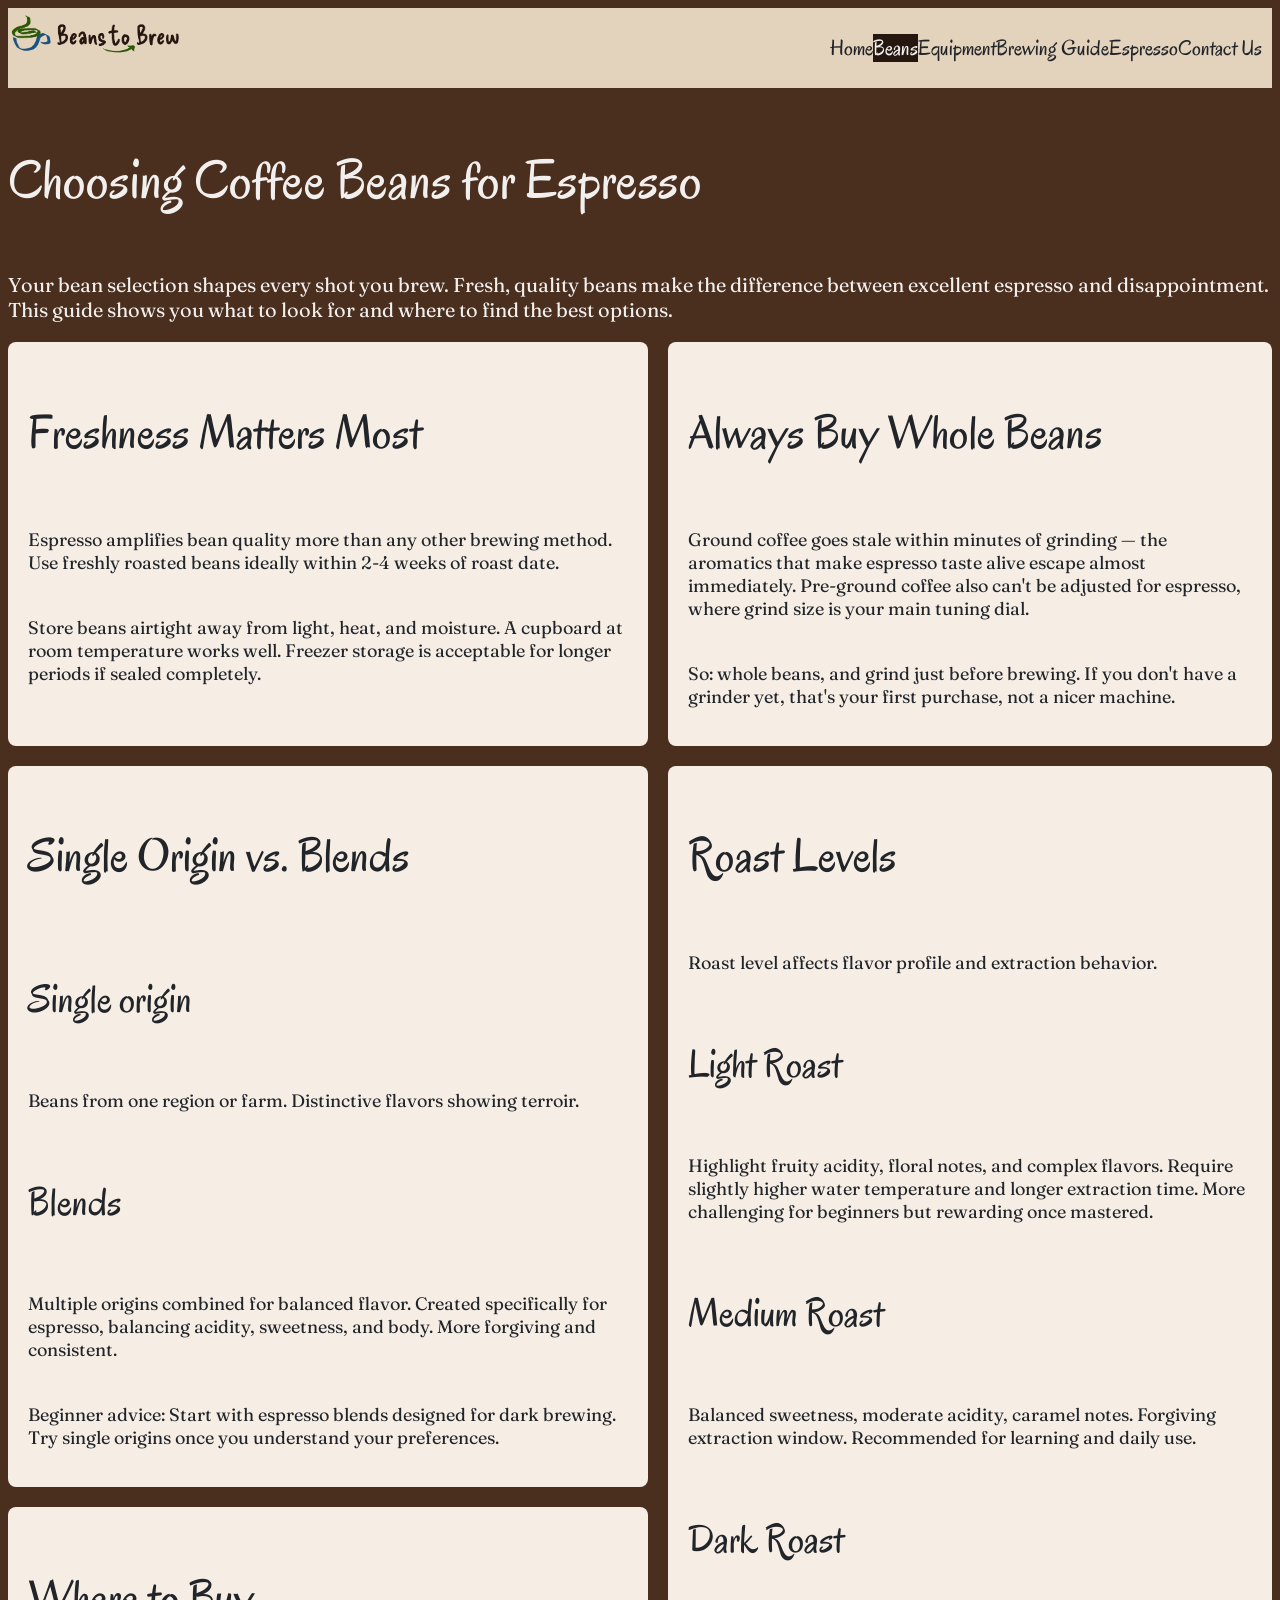
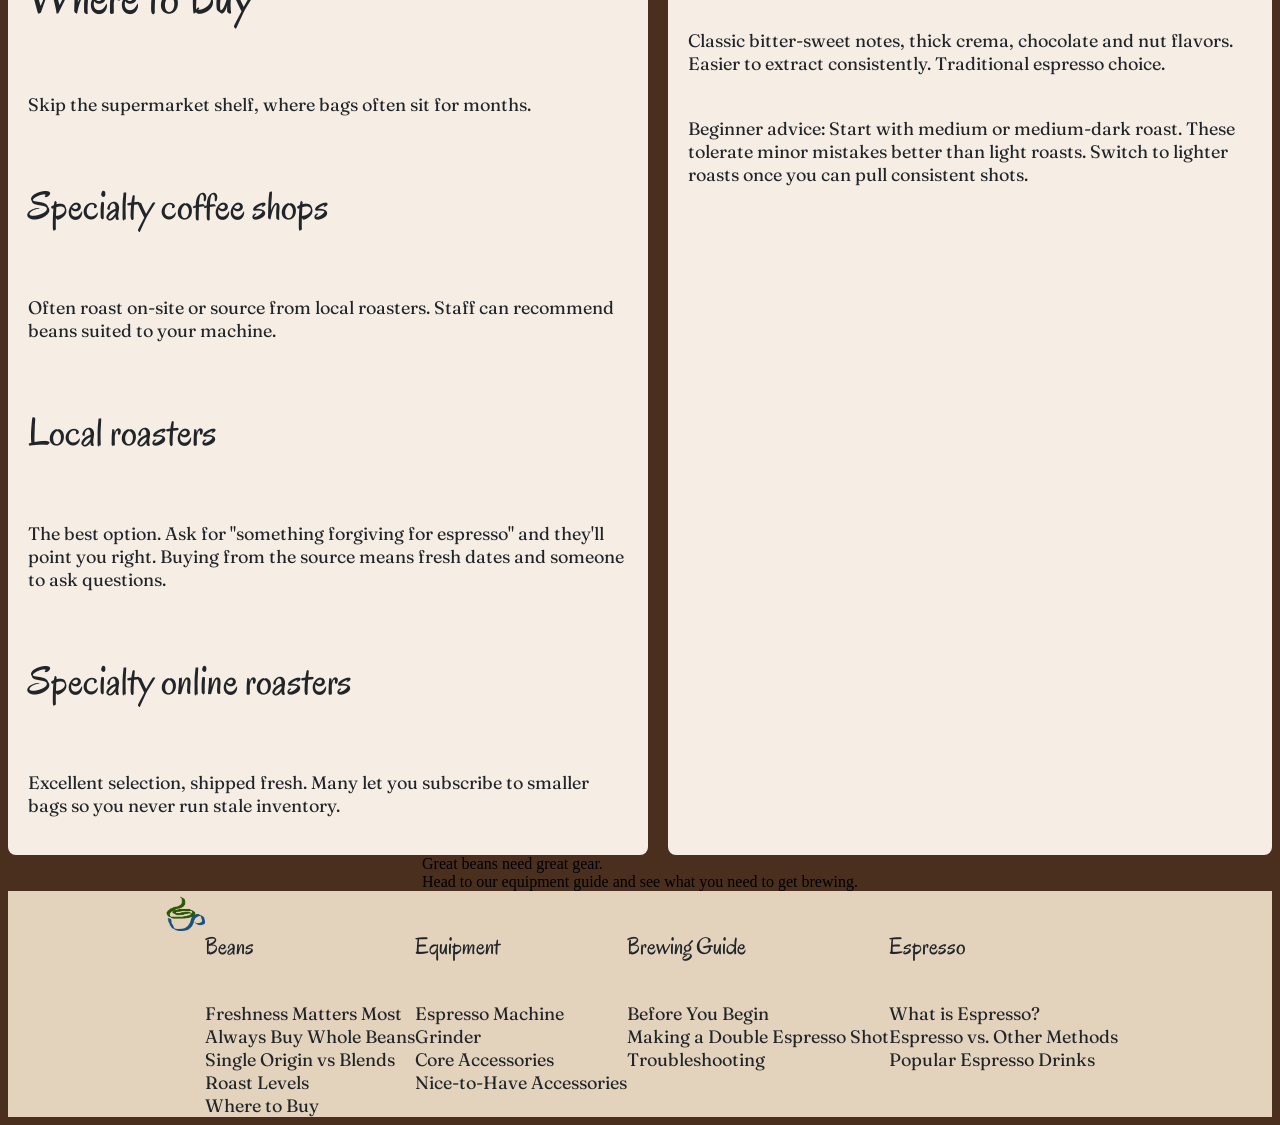
==== beans.html @ 3e30279b "Changes made to header navigation (uses now flexbox). And articles on Beans page now responsive." ====
<!DOCTYPE html>
<html lang="en">

<head>
    <meta charset="UTF-8">
    <meta name="viewport" content="width=device-width, initial-scale=1.0">
    <title>Coffee Beans</title>
    <link rel="icon" type="image/x-icon" href="/img/beans to brew - favicon.png">
    <link rel="stylesheet" type="text/css" href="css/style.css" />
</head>

<body>
    <header>
        <a class="logo" href="index.html"><img src="img/beans to brew - logo.png" height="50"
                alt="Beans to Brew Logo"></a>

        <input type="checkbox" id="menu-toggle">
        <label for="menu-toggle", class="hamburger">&#9776; Menu</label>

        <nav class="site-nav">
            <ul>
                <li><a href="index.html">Home</a></li>
                <li><a href="beans.html", class="active">Beans</a></li>
                <li><a href="equipment.html">Equipment</a></li>
                <li><a href="guides.html">Brewing Guide</a></li>
                <li><a href="espresso.html">Espresso</a></li>
                <li><a href="contact.html">Contact Us</a></li>
            </ul>
        </nav>
    </header>

    <main>
        <section class="introduction">
            <article class="introduction-text">
                <h1>Choosing Coffee Beans for Espresso</h3>
                    <p>Your bean selection shapes every shot you brew. Fresh, quality beans make the difference between
                        excellent espresso and disappointment. This guide shows you what to look for and where to find
                        the best options.
                    </p>
            </article>
        </section>
        <section id="beans-articles">
            <article id="freshness-matters-most">
                <h2>Freshness Matters Most</h2>
                <p>Espresso amplifies bean quality more than any other brewing method. Use freshly roasted beans
                    ideally within 2-4 weeks of roast date.</p>
                <p>Store beans airtight away from light, heat, and moisture. A cupboard at room temperature
                    works well. Freezer storage is acceptable for longer periods if sealed completely.</p>
            </article>
            <article id="always-buy-whole-beans">
                <h2>Always Buy Whole Beans</h2>
                <p>Ground coffee goes stale within minutes of grinding — the aromatics that make espresso taste
                    alive escape almost immediately. Pre-ground coffee also can't be adjusted for espresso, where
                    grind size is your main tuning dial.</p>
                <p>So: whole beans, and grind just before brewing. If you
                    don't have a grinder yet, that's your first purchase, not a nicer machine.</p>
            </article>
            <article id="single-origin-vs-blends">
                <h2>Single Origin vs. Blends</h2>
                <h3>Single origin</h3>
                <p>Beans from one region or farm. Distinctive flavors showing terroir.</p>
                <h3>Blends</h3>
                <p>Multiple origins combined for balanced flavor. Created specifically for espresso, balancing
                    acidity, sweetness, and body. More forgiving and consistent.</p>
                <p class="advice">Beginner advice: Start with espresso blends designed for dark brewing. Try single
                    origins once you understand your preferences.</p>
            </article>
            <article id="where-to-buy">
                <h2>Where to Buy</h2>
                <p>Skip the supermarket shelf, where bags often sit for months.</p>
                <h3>Specialty coffee shops</h3>
                <p>Often roast on-site or source from local roasters. Staff can recommend beans suited to your
                    machine.</p>
                <h3>Local roasters</h3>
                <p>The best option. Ask for "something forgiving for espresso" and they'll point you right. Buying
                    from the source means fresh dates and someone to ask questions.</p>
                <h3>Specialty online roasters</h3>
                <p>Excellent selection, shipped fresh. Many let you subscribe to smaller bags so you never run stale
                    inventory.</p>
            </article>
            <article id="roast-levels">
                <h2>Roast Levels</h2>
                <p>Roast level affects flavor profile and extraction behavior.</p>
                <h3>Light Roast</h3>
                <p>Highlight fruity acidity, floral notes, and complex flavors. Require slightly higher water
                    temperature and longer extraction time. More challenging for beginners but rewarding once
                    mastered.</p>
                <h3>Medium Roast</h3>
                <p>Balanced sweetness, moderate acidity, caramel notes. Forgiving extraction window. Recommended for
                    learning and daily use.</p>
                <h3>Dark Roast</h3>
                <p>Classic bitter-sweet notes, thick crema, chocolate and nut flavors. Easier to extract
                    consistently. Traditional espresso choice.</p>
                <p class="advice">Beginner advice: Start with medium or medium-dark roast. These tolerate minor
                    mistakes better than light roasts. Switch to lighter roasts once you can pull consistent shots.
                </p>
            </article>
        </section>
        <section>
            Great beans need great gear.<br>
            Head to our equipment guide and see what you need to get brewing.
        </section>

        <footer>
            <section class="footer-container">
                <a class="footer-logo" href="index.html"><img src="img/beans to brew - logo - sq.png" height="40"
                        alt="Beans to Brew Logo"></a>
                <article class="footer-container-list">
                    <h5>Beans</h5>
                    <ul>
                        <li>Freshness Matters Most</li>
                        <li>Always Buy Whole Beans</li>
                        <li>Single Origin vs Blends</li>
                        <li>Roast Levels</li>
                        <li>Where to Buy</li>
                    </ul>
                </article>
                <article class="footer-container-list">
                    <h5>Equipment</h5>
                    <ul>
                        <li>Espresso Machine</li>
                        <li>Grinder</li>
                        <li>Core Accessories</li>
                        <li>Nice-to-Have Accessories</li>
                    </ul>
                </article>
                <article class="footer-container-list">
                    <h5>Brewing Guide</h5>
                    <ul>
                        <li>Before You Begin</li>
                        <li>Making a Double Espresso Shot</li>
                        <li>Troubleshooting</li>
                    </ul>
                </article>
                <article class="footer-container-list">
                    <h5>Espresso</h5>
                    <ul>
                        <li>What is Espresso?</li>
                        <li>Espresso vs. Other Methods</li>
                        <li>Popular Espresso Drinks</li>
                    </ul>
                </article>
        </footer>

    </main>



</body>

</html>
---- css/style.css ----
@import url('https://fonts.googleapis.com/css2?family=Delicious+Handrawn&family=Oregano:ital@0;1&display=swap');
@import url('https://fonts.googleapis.com/css2?family=Fraunces:ital,opsz,wght@0,9..144,100..900;1,9..144,100..900&display=swap');

:root {
  /* Primary Colors */
  --primary-color: #F6EDE5;
  --primary-color-light: #FCF9F3;
  --primary-color-dark: #E3D2BC;
  /* Primary Colors */
  --secondary-color: #4A2E1E;
  --secondary-color-light: #A5978F;
  --secondary-color-dark: #25170F;
  /* Accent Colors */
  --accent-color-1: #2A5803;
  --accent-color-2: #7D3626;
  --accent-color-3: #18527E;
  /* Neutral Colors */
  --neutral-light: #F2F0EF;
  --neutral-dark: #212529;
  --neutral-grey: #CCCCCC;
  /* Nav Colors */
  --nav-btn-color-hover: #C6B49C;
  --nav-btn-color-active: #3B1912
}

/* || SITEWIDE */

html {
  width: auto;
  margin-left: 16px;
  margin-right: 16px;
}

@media (min-width: 768px) {
  html {
    margin-left: 32px;
    margin-right: 32px;
  }
}

@media (min-width: 1024px) {
  html {
    width: 100%;
    max-width: 1440px;
    margin-left: auto;
    margin-right: auto;
  }
}

main {
  display: flex;
  flex-direction: column;
  align-items: center;
  justify-content: center;
}

img {
  border-radius: 8px;
}

body {
  background-color: var(--secondary-color);
}


/* || Typography */
p,
li {
  color: var(--neutral-dark);
  font-family: "Fraunces", serif;
  font-optical-sizing: auto;
  font-weight: 400;
  font-style: normal;
  font-size: 18px;
}

h1 {
  font-family: "Oregano", cursive;
  font-weight: 400;
  font-style: normal;
  font-size: 56px;
  color: var(--neutral-dark);
}

h2 {
  font-family: "Oregano", cursive;
  font-weight: 400;
  font-style: normal;
  font-size: 48px;
  color: var(--neutral-dark);
}

h3 {
  font-family: "Oregano", cursive;
  font-weight: 400;
  font-style: normal;
  font-size: 40px;
  color: var(--neutral-dark);
}

h4 {
  font-family: "Oregano", cursive;
  font-weight: 400;
  font-style: normal;
  font-size: 32px;
  color: var(--neutral-dark);
}

h5 {
  font-family: "Oregano", cursive;
  font-weight: 400;
  font-style: normal;
  font-size: 24px;
  color: var(--neutral-dark);
}

h6 {
  font-family: "Oregano", cursive;
  font-weight: 400;
  font-style: normal;
  font-size: 20px;
  color: var(--neutral-dark);
}

.introduction p {
  color: var(--neutral-light);
  font-family: "Fraunces", serif;
  font-optical-sizing: auto;
  font-weight: 400;
  font-style: normal;
  font-size: 20px;
}

.introduction h1 {
  color: var(--neutral-light);
}


/* || HEADER */

header {
  background-color: var(--primary-color-dark);
  position: sticky;
  display: flex;
  justify-content: space-between;
  top: 0;
  width: 100%;
}


.hamburger {
  cursor: pointer;
  text-align: center;
  padding: 14px 16px;
  text-decoration: none;
  color: var(--neutral-dark);
  font-family: "Oregano", cursive;
  font-size: 1.4em;
}


nav {
  display: none;
}

#menu-toggle {
  display: none;
}

.site-nav {
  display: none;
  flex-direction: column;
  background: var(--primary-color-dark);
  position: absolute;
  top: 100%;
  left: 0;
  width: 100%;
}

.site-nav ul {
  list-style-type: none;
  padding: 10px;
  overflow: hidden;
}

.site-nav a {
  text-decoration: none;
  color: var(--neutral-dark);
  font-family: "Oregano", cursive;
  font-size: 1.2em;
}

#menu-toggle:checked~nav {
  display: flex;
}

.site-nav a:hover {
  background-color: var(--nav-btn-color-hover);
}

.site-nav a.active {
  background-color: var(--secondary-color-dark);
  color: var(--neutral-light);
}



@media (min-width: 1024px) {

  .hamburger {
    display: none;
  }

  .site-nav {
    display: flex;
    flex-direction: row;
    position: static;
    justify-items: space-between;
    width: auto;
    gap: 100px;
  }


}

/* || FOOTER */

footer {
  left: 0;
  bottom: 0;
  width: 100%;
  color: var(--neutral-dark);
}

footer .footer-container {
  background-color: var(--primary-color-dark);
  display: flex;
  justify-content: center;
  color: var(--neutral-dark);
}

footer ul {
  list-style-type: none;
  margin: 0;
  padding: 0;
  overflow: hidden;
  color: var(--neutral-dark);
}


/* || FRONTPAGE */

.homepage-introduction {
  display: flex;
  flex-direction: column;
  gap: 100px;
  padding-top: 50px;
}

@media (min-width: 1024px) {
  .homepage-introduction {
    flex-direction: row;
  }

  nav ul li {
    float: left;
  }

}

.homepage-cards {
  display: grid;
  grid-template-columns: 1fr;
  grid-auto-rows: 1fr;
  gap: 24px;
  padding: 60px;
}

.homepage-cards article {
  display: flex;
  flex-direction: column;
  justify-content: flex-start;
  padding: 24px;
  width: 210px;
  border-radius: 8px;
  padding: 20px;
  gap: 6px;
  background: var(--primary-color);
  box-shadow: var(--neutral-dark);
}

.homepage-cards article button {
  color: var(--neutral-light);
  background-color: var(--accent-color-2);
  border-radius: 8px;
  padding: 10px;
  width: 100%;
  font-family: "Fraunces", serif;
  font-optical-sizing: auto;
  font-weight: 400;
  font-style: normal;
  font-size: 16px;
}

.homepage-cards img {
  flex: 0 0 60px;
  max-width: 200px;
}

.homepage-cards p {
  flex: 1 1 auto;
  display: flex;
  flex-direction: column;
  justify-content: flex-start;
}

.homepage-cards h3 {
  margin-top: 20px;
  margin-bottom: 20px;
  flex: 0 0 auto;
}

.homepage-cards button {
  flex: 0 0 auto;
}


@media (min-width: 768px) {
  .homepage-cards {
    grid-template-columns: 1fr 1fr
  }
}

@media (min-width: 1024px) {
  .homepage-cards {
    grid-template-columns: 1fr 1fr 1fr 1fr
  }
}


.outro {
  display: flex;
  align-content: end;
}

/* || BEANS */

#beans-articles {
  display: grid;
  grid-template-columns: 1;
  grid-template-rows: repeat(5, auto);
  height: auto;
  width: auto;
  gap: 20px;
  grid-template-areas:
    "a"
    "b"
    "c"
    "e"
    "d";
}

@media (min-width: 768px) {
  #beans-articles {
    grid-template-columns: repeat(4, auto);
    grid-template-rows: repeat(5, auto);
    grid-template-areas:
      "a a b b"
      "a a b b"
      "c c e e"
      "c c e e"
      "d d e e";
  }
}

#freshness-matters-most {
  grid-area: a;
}

#always-buy-whole-beans {
  grid-area: b;
}

#single-origin-vs-blends {
  grid-area: c;
}

#where-to-buy {
  grid-area: d;
}

#roast-levels {
  grid-area: e;
}


#beans-articles article {
  display: flex;
  flex-direction: column;
  justify-content: flex-start;
  padding: 24px;
  width: auto;
  height: auto;
  border-radius: 8px;
  padding: 20px;
  gap: 6px;
  background: var(--primary-color);
  box-shadow: var(--neutral-dark);
}

/* || EQUIPMENT */

#core-accessories,
#nicetohave-accessories {
  display: grid;
  grid-template-columns: 1fr;
  grid-auto-rows: 1fr;
  gap: 24px;
  padding: 60px;
}

#accessories article {
  display: flex;
  flex-direction: column;
  justify-content: flex-start;
  padding: 24px;
  width: 210px;
  border-radius: 8px;
  padding: 20px;
  gap: 6px;
  background: var(--primary-color);
  box-shadow: var(--neutral-dark);
}

@media (min-width: 768px) {

  #core-accessories,
  #nicetohave-accessories {
    grid-template-columns: 1fr 1fr
  }
}

@media (min-width: 1024px) {

  #core-accessories,
  #nicetohave-accessories {
    grid-template-columns: 1fr 1fr 1fr 1fr
  }
}

/* || ESPRESSO */

.espresso-grid {
  display: grid;
  grid-template-columns: 1fr;
  grid-auto-rows: 1fr;
  gap: 10px;
}

@media (min-width: 576px) {
  .espresso-grid {
    grid-template-columns: 1fr 1fr;
  }
}

@media (min-width: 768px) {
  .espresso-grid {
    grid-template-columns: 1fr 1fr 1fr;
  }
}

@media (min-width: 960px) {
  .espresso-grid {
    grid-template-columns: 1fr 1fr 1fr 1fr;
  }
}

.espresso-grid article {
  background-color: #E4E8D8;
  padding: 10px;
}

label,
input,
textarea {
  display: block;
}

input,
textarea {
  margin-bottom: 20px;
}

form {
  max-width: 400px;
  margin: 0 auto;
  background-color: #E4E8D8;
  border-radius: 10px;
}

#name {
  width: 200px;
}

#email {
  width: 200px;
}

#message {
  width: 200px;
}
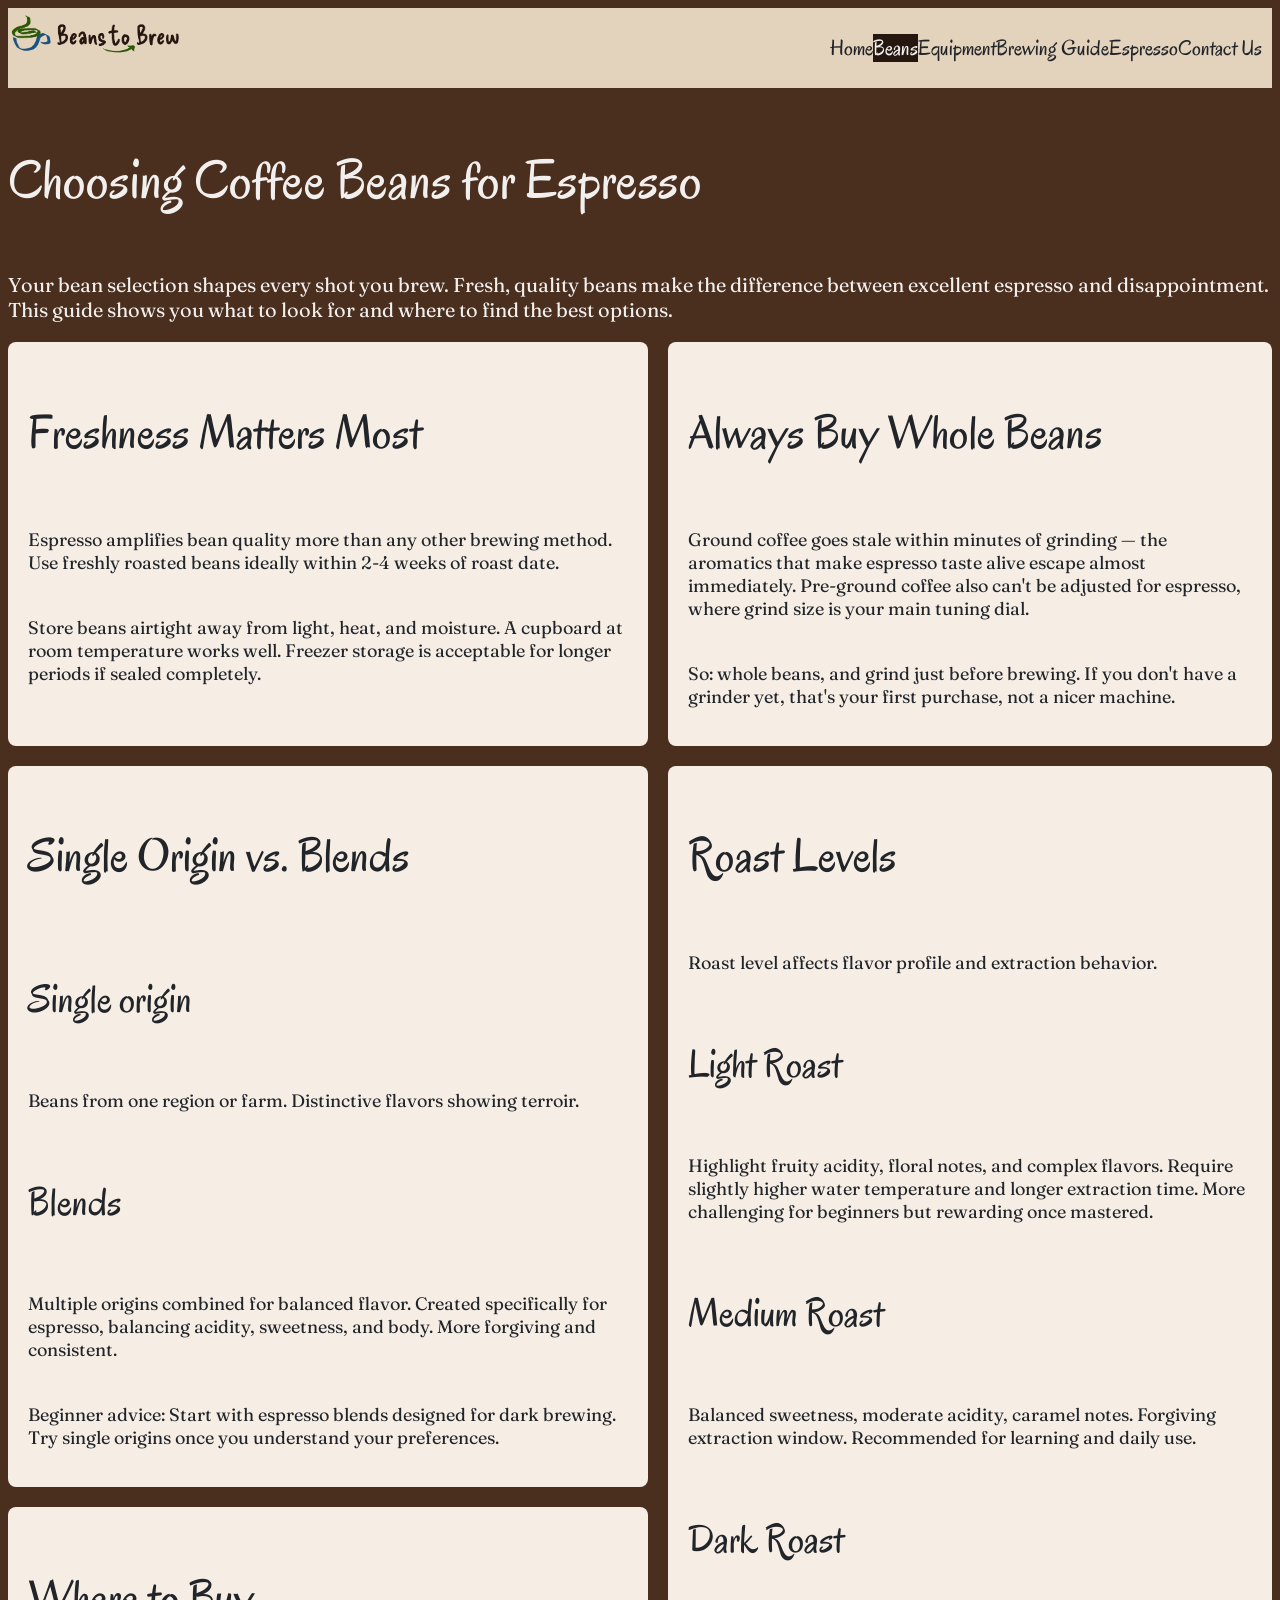
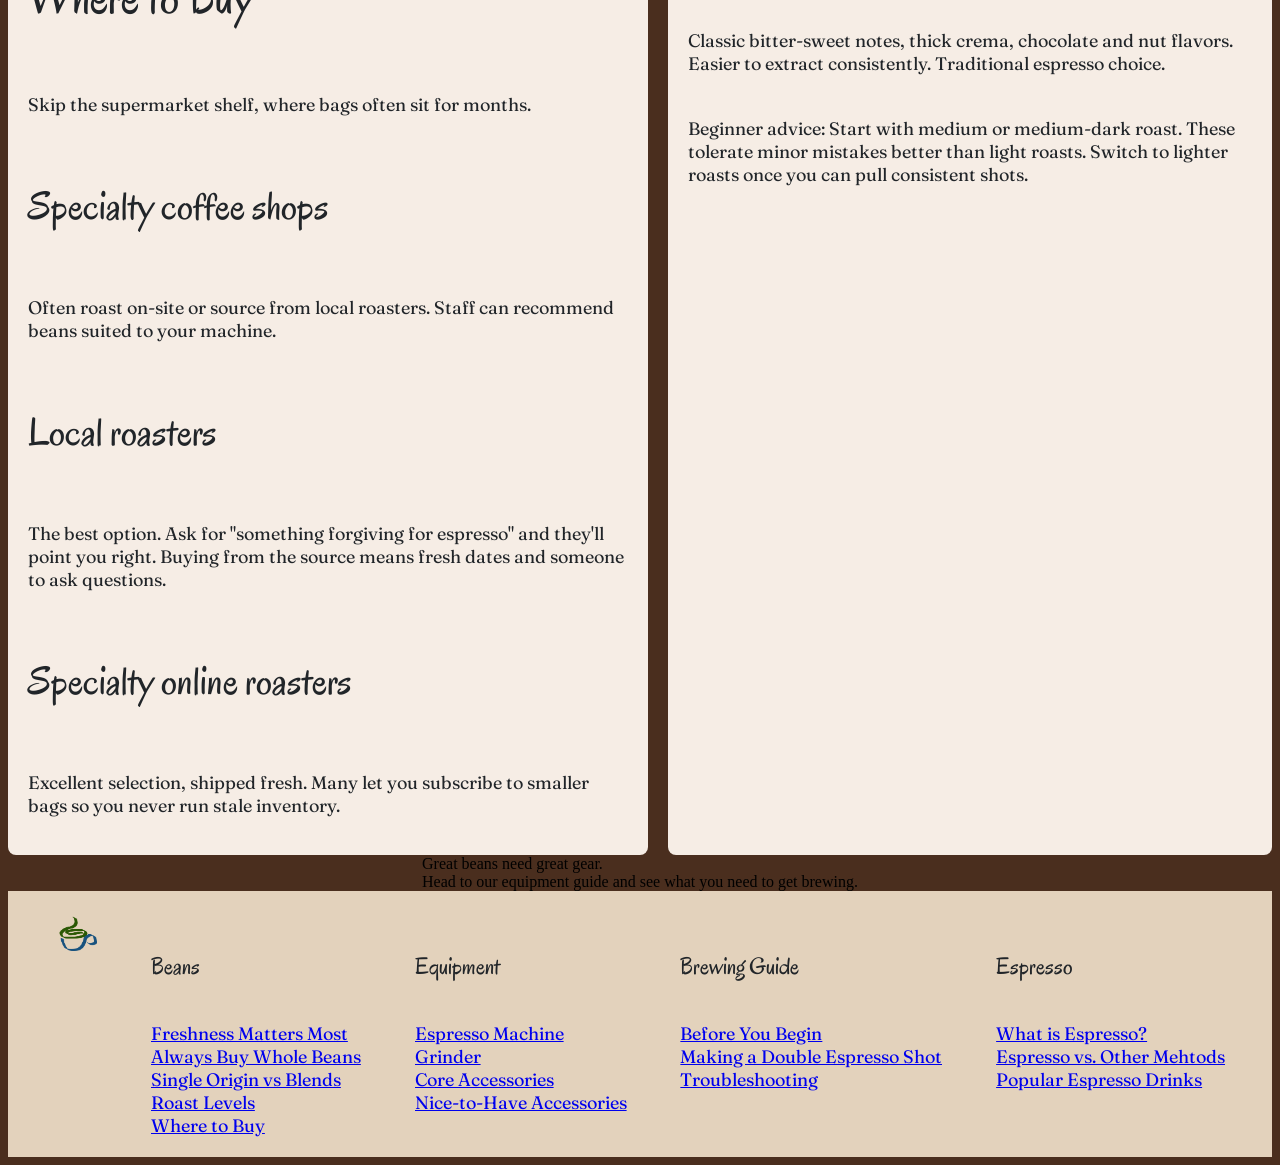
==== commit f887d2de: "Links added to footer." ====
--- a/beans.html
+++ b/beans.html
@@ -15,12 +15,12 @@
                 alt="Beans to Brew Logo"></a>
 
         <input type="checkbox" id="menu-toggle">
-        <label for="menu-toggle", class="hamburger">&#9776; Menu</label>
+        <label for="menu-toggle" , class="hamburger">&#9776; Menu</label>
 
         <nav class="site-nav">
             <ul>
                 <li><a href="index.html">Home</a></li>
-                <li><a href="beans.html", class="active">Beans</a></li>
+                <li><a href="beans.html" , class="active">Beans</a></li>
                 <li><a href="equipment.html">Equipment</a></li>
                 <li><a href="guides.html">Brewing Guide</a></li>
                 <li><a href="espresso.html">Espresso</a></li>
@@ -32,11 +32,11 @@
     <main>
         <section class="introduction">
             <article class="introduction-text">
-                <h1>Choosing Coffee Beans for Espresso</h3>
-                    <p>Your bean selection shapes every shot you brew. Fresh, quality beans make the difference between
-                        excellent espresso and disappointment. This guide shows you what to look for and where to find
-                        the best options.
-                    </p>
+                <h1>Choosing Coffee Beans for Espresso</h1>
+                <p>Your bean selection shapes every shot you brew. Fresh, quality beans make the difference between
+                    excellent espresso and disappointment. This guide shows you what to look for and where to find
+                    the best options.
+                </p>
             </article>
         </section>
         <section id="beans-articles">
@@ -101,50 +101,48 @@
             Head to our equipment guide and see what you need to get brewing.
         </section>
 
-        <footer>
-            <section class="footer-container">
-                <a class="footer-logo" href="index.html"><img src="img/beans to brew - logo - sq.png" height="40"
-                        alt="Beans to Brew Logo"></a>
-                <article class="footer-container-list">
-                    <h5>Beans</h5>
-                    <ul>
-                        <li>Freshness Matters Most</li>
-                        <li>Always Buy Whole Beans</li>
-                        <li>Single Origin vs Blends</li>
-                        <li>Roast Levels</li>
-                        <li>Where to Buy</li>
-                    </ul>
-                </article>
-                <article class="footer-container-list">
-                    <h5>Equipment</h5>
-                    <ul>
-                        <li>Espresso Machine</li>
-                        <li>Grinder</li>
-                        <li>Core Accessories</li>
-                        <li>Nice-to-Have Accessories</li>
-                    </ul>
-                </article>
-                <article class="footer-container-list">
-                    <h5>Brewing Guide</h5>
-                    <ul>
-                        <li>Before You Begin</li>
-                        <li>Making a Double Espresso Shot</li>
-                        <li>Troubleshooting</li>
-                    </ul>
-                </article>
-                <article class="footer-container-list">
-                    <h5>Espresso</h5>
-                    <ul>
-                        <li>What is Espresso?</li>
-                        <li>Espresso vs. Other Methods</li>
-                        <li>Popular Espresso Drinks</li>
-                    </ul>
-                </article>
-        </footer>
-
     </main>
 
-
+    <footer>
+        <section class="footer-container">
+            <a class="footer-logo" href="index.html"><img src="img/beans to brew - logo - sq.png" height="40"
+                    alt="Beans to Brew Logo"></a>
+            <article class="footer-container-list">
+                <h5>Beans</h5>
+                <ul>
+                    <li><a href="beans.html#freshness-matters-most">Freshness Matters Most</a></li>
+                    <li><a href="beans.html#always-buy-whole-beans">Always Buy Whole Beans</a></li>
+                    <li><a href="beans.html#single-origin-vs-blends">Single Origin vs Blends</a></li>
+                    <li><a href="beans.html#roast-levels">Roast Levels</a></li>
+                    <li><a href="beans.html#where-to-buy">Where to Buy</a></li>
+                </ul>
+            </article>
+            <article class="footer-container-list">
+                <h5>Equipment</h5>
+                <ul>
+                    <li><a href="equipment.html#espresso-machine">Espresso Machine</a></li>
+                    <li><a href="equipment.html#grinder">Grinder</a></li>
+                    <li><a href="equipment.html#core-accessories">Core Accessories</a></li>
+                    <li><a href="equipment.html#nicetohave-accessories">Nice-to-Have Accessories</a></li>
+                </ul>
+            </article>
+            <article class="footer-container-list">
+                <h5>Brewing Guide</h5>
+                <ul>
+                    <li><a href="guides.html#preparation">Before You Begin</a></li>
+                    <li><a href="guides.html#brewing-guide">Making a Double Espresso Shot</a></li>
+                    <li><a href="guides.html#troubleshooting">Troubleshooting</a></li>
+                </ul>
+            </article>
+            <article class="footer-container-list">
+                <h5>Espresso</h5>
+                <ul>
+                    <li><a href="espresso.html#what-is-espresso">What is Espresso?</a></li>
+                    <li><a href="espresso.html#vs-other-methods">Espresso vs. Other Mehtods</a></li>
+                    <li><a href="espresso.html#espresso-drinks">Popular Espresso Drinks</a></li>
+                </ul>
+            </article>
+    </footer>
 
 </body>
 
--- a/css/style.css
+++ b/css/style.css
@@ -74,6 +74,10 @@
   font-size: 18px;
 }
 
+figcaption {
+  color: var(--neutral-grey);
+}
+
 h1 {
   font-family: "Oregano", cursive;
   font-weight: 400;
@@ -235,8 +239,17 @@
 footer .footer-container {
   background-color: var(--primary-color-dark);
   display: flex;
-  justify-content: center;
-  color: var(--neutral-dark);
+  flex-direction: column;
+  padding: 20px;
+  color: var(--neutral-dark);
+}
+
+@media (min-width: 768px) {
+
+  footer .footer-container {
+    flex-direction: row;
+    justify-content: space-around;
+  }
 }
 
 footer ul {
@@ -410,6 +423,82 @@
 
 /* || EQUIPMENT */
 
+#core-equipment {
+  display: grid;
+  grid-template-columns: 1;
+  grid-template-rows: 2;
+  height: auto;
+  width: auto;
+  gap: 20px;
+  grid-template-areas:
+    "a"
+    "b"
+}
+
+#espresso-machine {
+  grid-area: a;
+}
+
+#grinder {
+  grid-area: b;
+}
+
+#espresso-machine,
+#grinder {
+  display: grid;
+  grid-template-columns: 1;
+  grid-template-rows: 7;
+  height: auto;
+  width: auto;
+  border-radius: 8px;
+  padding: 20px;
+  background: var(--primary-color);
+  box-shadow: var(--neutral-dark);
+  grid-template-areas:
+    "a"
+    "b"
+    "b"
+    "b"
+    "b"
+    "c"
+    "c"
+    "d"
+}
+
+@media (min-width: 768px) {
+
+  #espresso-machine,
+  #grinder {
+    grid-template-columns: repeat(7, auto);
+    grid-template-rows: repeat(5, auto);
+    grid-template-areas:
+      "a a a a a a a"
+      "b b b b c c c"
+      "b b b b c c c"
+      "b b b b d d d"
+      "b b b b d d d"
+  }
+}
+
+#espresso-machine h2,
+#grinder h2 {
+  grid-area: a;
+}
+
+.equipment-info {
+  grid-area: b;
+}
+
+.image-and-advice image {
+  grid-area: c;
+}
+
+.image-and-advice .advice {
+  grid-area: d;
+}
+
+
+
 #core-accessories,
 #nicetohave-accessories {
   display: grid;
@@ -448,9 +537,126 @@
   }
 }
 
+/* || BREWING GUIDE */
+
+#preparation>*,
+#preparation ul>li {
+  color: var(--neutral-light);
+}
+
+#brewing-guide {
+  display: flex;
+  flex-direction: column;
+  background-color: var(--primary-color);
+  border-radius: 8px;
+  padding: 20px;
+}
+
+@media (min-width: 768px) {
+
+  #brewing-guide {
+    max-width: 750px;
+  }
+}
+
+#brewing-guide h2 {
+  color: var(--accent-color-3);
+}
+
+#brewing-guide-steps {
+  display: flex;
+  flex-direction: column;
+}
+
+#brewing-guide-step {
+  display: flex;
+  flex-direction: column;
+}
+
+.brewing-step-title {
+  color: var(--accent-color-1);
+}
+
+#troubleshooting {
+  background-color: var(--primary-color);
+  border-radius: 8px;
+  padding: 20px;
+  margin: 20px;
+}
+
+#troubleshooting h3 {
+  color: var(--accent-color-3);
+}
+
+#troubleshooting strong {
+  color: var(--accent-color-2);
+}
+
+
 /* || ESPRESSO */
 
-.espresso-grid {
+/* Introduction part */
+
+.intro-and-img {
+  display: grid;
+  grid-template-columns: 1fr;
+  gap: 20px;
+}
+
+.intro-and-img img {
+  width: 100%;
+  height: 100%;
+  object-fit: cover;
+}
+
+@media (min-width: 768px) {
+  .intro-and-img {
+    grid-template-columns: 1fr 1fr;
+  }
+}
+
+/* Comparison to other brewing methods */
+
+#vs-other-methods {
+  display: grid;
+  grid-template-columns: 1fr;
+  gap: 20px;
+}
+
+#vs-other-methods> :first-child {
+  order: 2;
+}
+
+#vs-other-methods img {
+  width: 100%;
+  height: 100%;
+  object-fit: cover;
+}
+
+#vs-other-methods article {
+  background-color: var(--primary-color);
+  padding: 20px;
+  border-radius: 8px;
+}
+
+@media (min-width: 768px) {
+  #vs-other-methods {
+    grid-template-columns: 1fr 1fr;
+  }
+
+  #vs-other-methods> :first-child {
+    order: 0;
+  }
+}
+
+/* Popular Espresso Drinks */
+
+#espresso-drinks-intro h2,
+#espresso-drinks-intro p {
+  color: var(--neutral-light);
+}
+
+#espresso-drinks-grid {
   display: grid;
   grid-template-columns: 1fr;
   grid-auto-rows: 1fr;
@@ -458,26 +664,27 @@
 }
 
 @media (min-width: 576px) {
-  .espresso-grid {
+  #espresso-drinks-grid {
     grid-template-columns: 1fr 1fr;
   }
 }
 
 @media (min-width: 768px) {
-  .espresso-grid {
+  #espresso-drinks-grid {
     grid-template-columns: 1fr 1fr 1fr;
   }
 }
 
 @media (min-width: 960px) {
-  .espresso-grid {
+  #espresso-drinks-grid {
     grid-template-columns: 1fr 1fr 1fr 1fr;
   }
 }
 
-.espresso-grid article {
-  background-color: #E4E8D8;
+#espresso-drinks-grid article {
+  background-color: var(--primary-color);
   padding: 10px;
+  border-radius: 8px;
 }
 
 label,
@@ -491,21 +698,68 @@
   margin-bottom: 20px;
 }
 
-form {
-  max-width: 400px;
-  margin: 0 auto;
-  background-color: #E4E8D8;
-  border-radius: 10px;
-}
-
-#name {
-  width: 200px;
-}
-
-#email {
-  width: 200px;
-}
-
-#message {
-  width: 200px;
+/* || CONTACT PAGE */
+#img-and-form {
+  display: grid;
+  grid-template-columns: 1fr;
+  gap: 20px;
+}
+
+#img-and-form img {
+  width: 100%;
+  height: 100%;
+  object-fit: cover;
+}
+
+#img-and-form> :first-child {
+  order: 2;
+}
+
+@media (min-width: 768px) {
+  #img-and-form {
+    grid-template-columns: 1fr 1fr;
+    margin-bottom: 20px;
+  }
+
+}
+
+/* Contact Form */
+#contact-form {
+  display: grid;
+  grid-template-columns: 1fr;
+  gap: 6px;
+  margin: 10px;
+  background-color: var(--primary-color);
+  border-radius: 8px;
+  padding: 20px;
+}
+
+#contact-form button {
+  grid-column: 1 / -1;
+  padding: 6px;
+}
+
+@media (min-width: 768px) {
+  #contact-form {
+    grid-template-columns: 1fr 1fr;
+  }
+
+  #contact-form h4 {
+    grid-column: 1 / -1;
+  }
+
+  #contact-form #form-title {
+    grid-column: 1 / -1;
+  }
+
+  #contact-form #form-message {
+    grid-column: 1 / -1;
+    margin-top: 20px;
+  }
+
+  #contact-form #form-button {
+    grid-column: 1 / -1;
+    padding: 6px;
+  }
+
 }
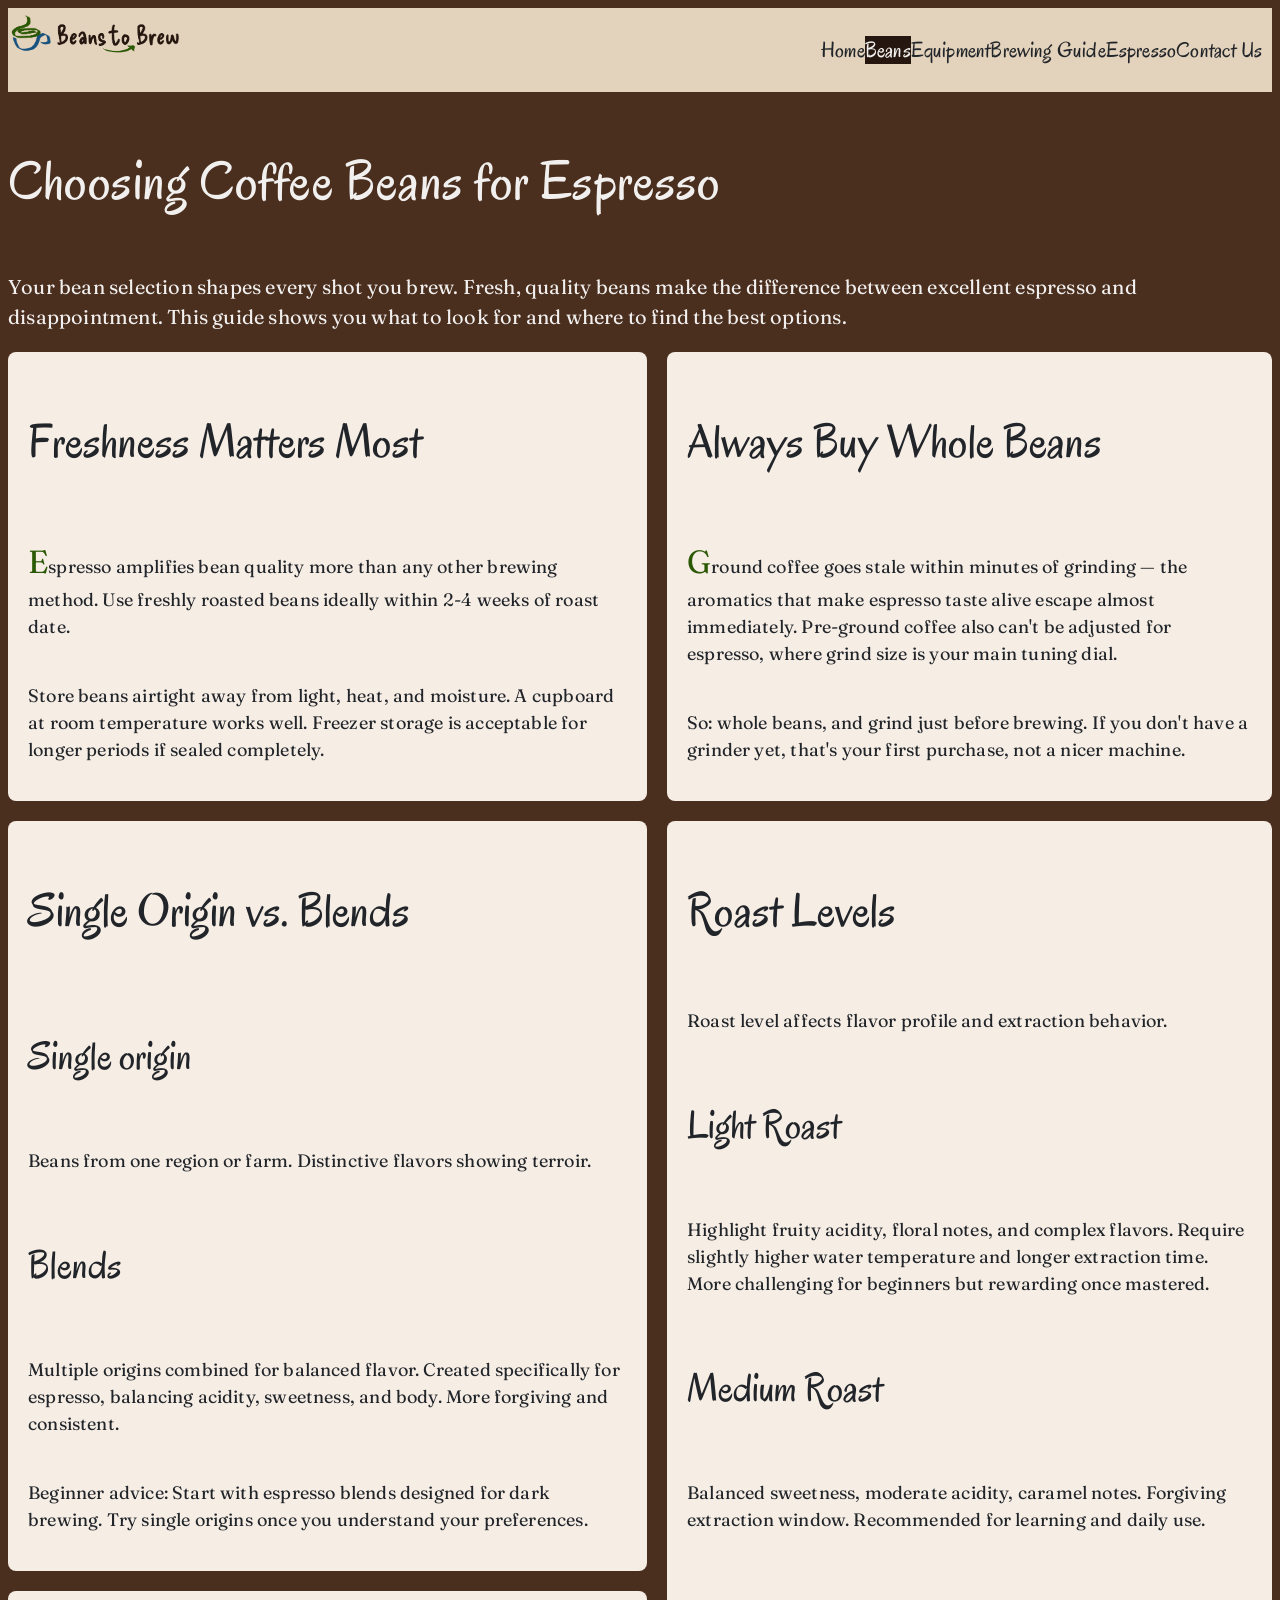
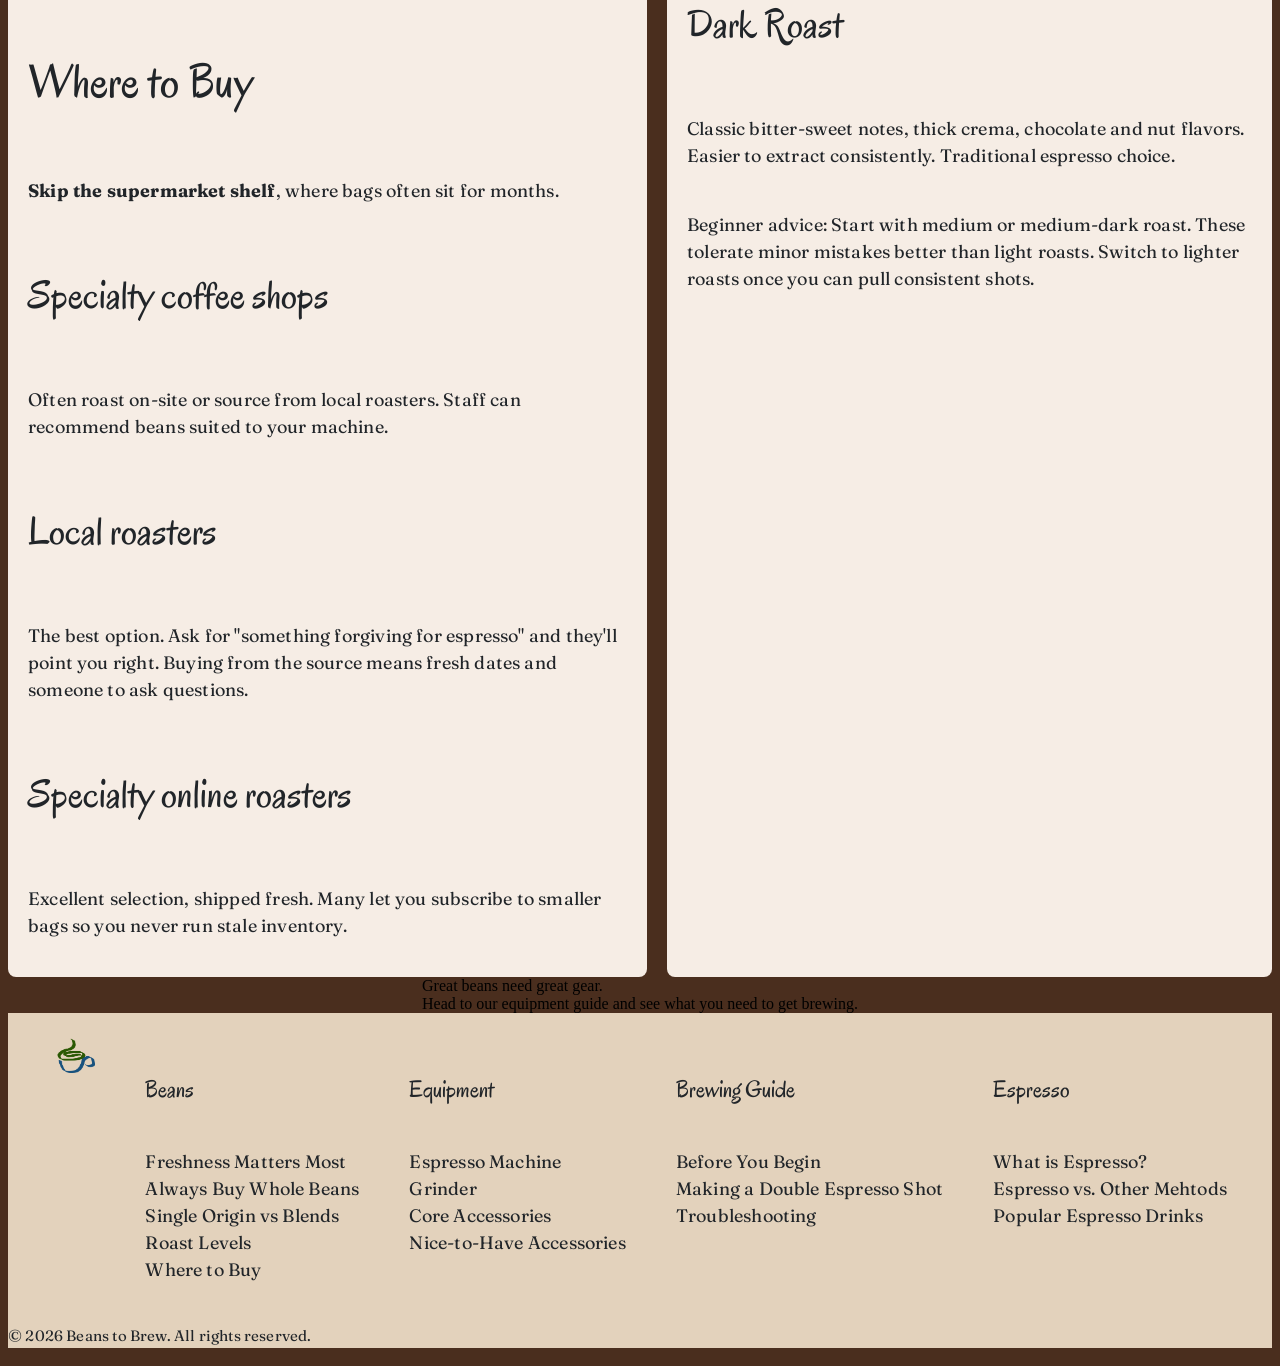
==== commit d78325f1: "A lot of different changes to all files." ====
--- a/beans.html
+++ b/beans.html
@@ -4,6 +4,7 @@
 <head>
     <meta charset="UTF-8">
     <meta name="viewport" content="width=device-width, initial-scale=1.0">
+    <meta name="author" content="Pall">
     <title>Coffee Beans</title>
     <link rel="icon" type="image/x-icon" href="/img/beans to brew - favicon.png">
     <link rel="stylesheet" type="text/css" href="css/style.css" />
@@ -11,16 +12,16 @@
 
 <body>
     <header>
-        <a class="logo" href="index.html"><img src="img/beans to brew - logo.png" height="50"
+        <a class="logo" href="index.html"><img src="img/beans-to-brew-logo.png" height="50"
                 alt="Beans to Brew Logo"></a>
 
         <input type="checkbox" id="menu-toggle">
-        <label for="menu-toggle" , class="hamburger">&#9776; Menu</label>
+        <label for="menu-toggle" class="hamburger">&#9776; Menu</label>
 
         <nav class="site-nav">
             <ul>
                 <li><a href="index.html">Home</a></li>
-                <li><a href="beans.html" , class="active">Beans</a></li>
+                <li><a href="beans.html" class="active">Beans</a></li>
                 <li><a href="equipment.html">Equipment</a></li>
                 <li><a href="guides.html">Brewing Guide</a></li>
                 <li><a href="espresso.html">Espresso</a></li>
@@ -67,7 +68,7 @@
             </article>
             <article id="where-to-buy">
                 <h2>Where to Buy</h2>
-                <p>Skip the supermarket shelf, where bags often sit for months.</p>
+                <p><strong>Skip the supermarket shelf</strong>, where bags often sit for months.</p>
                 <h3>Specialty coffee shops</h3>
                 <p>Often roast on-site or source from local roasters. Staff can recommend beans suited to your
                     machine.</p>
@@ -105,7 +106,7 @@
 
     <footer>
         <section class="footer-container">
-            <a class="footer-logo" href="index.html"><img src="img/beans to brew - logo - sq.png" height="40"
+            <a class="footer-logo" href="index.html"><img src="img/beans-to-brew-logo-sq.png" height="40"
                     alt="Beans to Brew Logo"></a>
             <article class="footer-container-list">
                 <h5>Beans</h5>
@@ -142,6 +143,8 @@
                     <li><a href="espresso.html#espresso-drinks">Popular Espresso Drinks</a></li>
                 </ul>
             </article>
+        </section>
+        <p><small>&copy; 2026 Beans to Brew. All rights reserved.</small></p>
     </footer>
 
 </body>
--- a/css/style.css
+++ b/css/style.css
@@ -62,6 +62,10 @@
   background-color: var(--secondary-color);
 }
 
+footer {
+  background-color: var(--primary-color-dark);
+}
+
 
 /* || Typography */
 p,
@@ -72,6 +76,10 @@
   font-weight: 400;
   font-style: normal;
   font-size: 18px;
+  line-height: 1.5;
+  letter-spacing: 0.01em;
+  word-spacing: normal;
+  text-indent: 0;
 }
 
 figcaption {
@@ -84,6 +92,10 @@
   font-style: normal;
   font-size: 56px;
   color: var(--neutral-dark);
+  line-height: 1.2;
+  letter-spacing: 0.01em;
+  word-spacing: normal;
+  text-indent: 0;
 }
 
 h2 {
@@ -92,6 +104,10 @@
   font-style: normal;
   font-size: 48px;
   color: var(--neutral-dark);
+  line-height: 1.3;
+  letter-spacing: normal;
+  word-spacing: normal;
+  text-indent: 0;
 }
 
 h3 {
@@ -100,6 +116,10 @@
   font-style: normal;
   font-size: 40px;
   color: var(--neutral-dark);
+  line-height: 1.35;
+  letter-spacing: normal;
+  word-spacing: normal;
+  text-indent: 0;
 }
 
 h4 {
@@ -108,6 +128,10 @@
   font-style: normal;
   font-size: 32px;
   color: var(--neutral-dark);
+  line-height: 1.4;
+  letter-spacing: normal;
+  word-spacing: normal;
+  text-indent: 0;
 }
 
 h5 {
@@ -116,6 +140,10 @@
   font-style: normal;
   font-size: 24px;
   color: var(--neutral-dark);
+  line-height: 1.45;
+  letter-spacing: normal;
+  word-spacing: normal;
+  text-indent: 0;
 }
 
 h6 {
@@ -139,6 +167,12 @@
   color: var(--neutral-light);
 }
 
+#freshness-matters-most p:first-of-type::first-letter,
+#always-buy-whole-beans p:first-of-type::first-letter {
+  font-size: 2rem;
+  color: var(--accent-color-1);
+}
+
 
 /* || HEADER */
 
@@ -244,6 +278,19 @@
   color: var(--neutral-dark);
 }
 
+footer a:link {
+  color: var(--neutral-dark);
+  text-decoration: none;
+}
+
+footer a:visited {
+  color: var(--accent-color-3);
+}
+
+footer a:hover {
+  background-color: var(--nav-btn-color-hover);
+}
+
 @media (min-width: 768px) {
 
   footer .footer-container {
@@ -295,6 +342,9 @@
   justify-content: flex-start;
   padding: 24px;
   width: 210px;
+  border-width: 0.0625em;
+  border-color: var(--secondary-color-dark);
+  border-style: solid;
   border-radius: 8px;
   padding: 20px;
   gap: 6px;
@@ -441,6 +491,11 @@
 
 #grinder {
   grid-area: b;
+}
+
+#espresso-machine em,
+#grinder em {
+  text-transform: uppercase;
 }
 
 #espresso-machine,
@@ -649,6 +704,20 @@
   }
 }
 
+#comparison-table {
+  background-color: var(--primary-color-dark);
+  margin-top: 1.2em;
+  margin-bottom: 1.2em;
+}
+
+#comparison-table tbody tr:nth-child(even){
+  background-color: #CFF;
+}
+
+#comparison-table tbody tr:nth-child(odd){
+  background-color: #FFF;
+}
+
 /* Popular Espresso Drinks */
 
 #espresso-drinks-intro h2,
@@ -725,13 +794,16 @@
 
 /* Contact Form */
 #contact-form {
+  margin: 10px;
+  background-color: var(--primary-color);
+  border-radius: 8px;
+  padding: 20px;
+}
+
+#contact-form fieldset {
   display: grid;
   grid-template-columns: 1fr;
   gap: 6px;
-  margin: 10px;
-  background-color: var(--primary-color);
-  border-radius: 8px;
-  padding: 20px;
 }
 
 #contact-form button {
@@ -740,7 +812,7 @@
 }
 
 @media (min-width: 768px) {
-  #contact-form {
+  #contact-form fieldset {
     grid-template-columns: 1fr 1fr;
   }
 
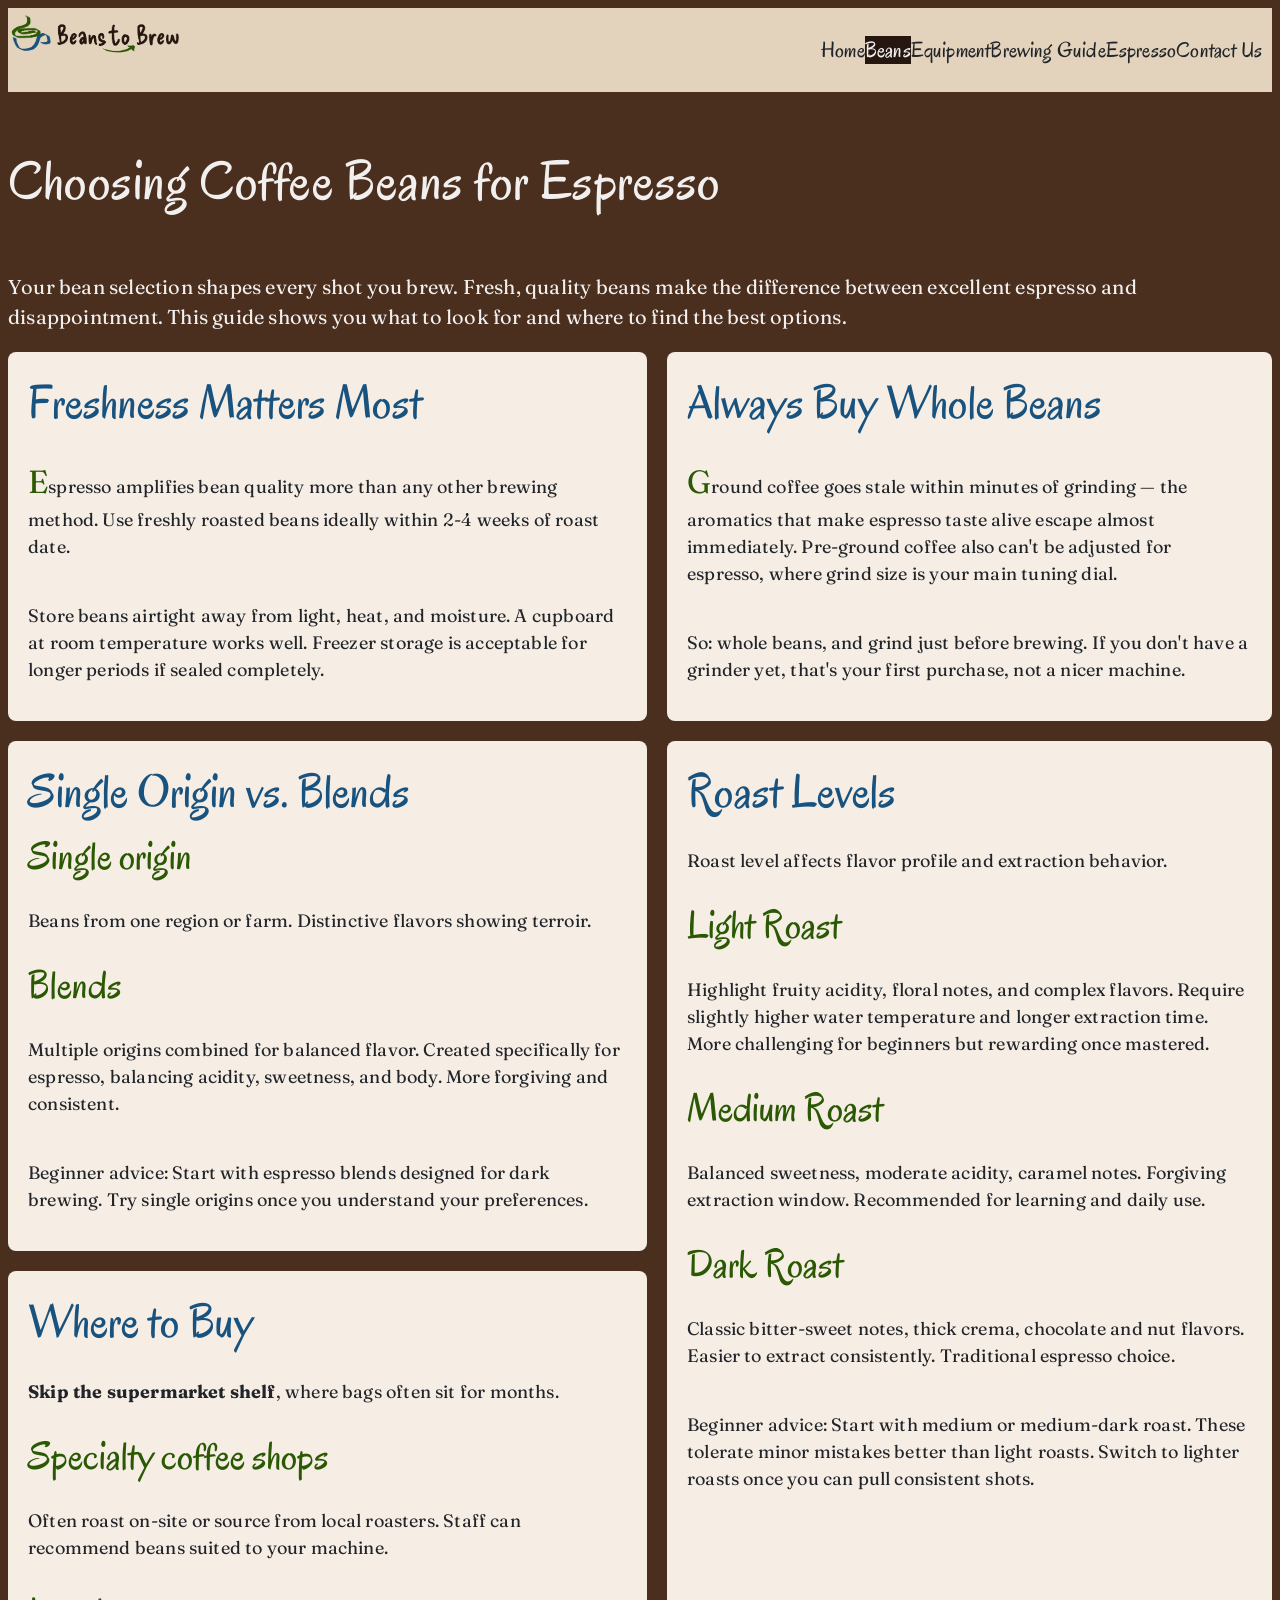
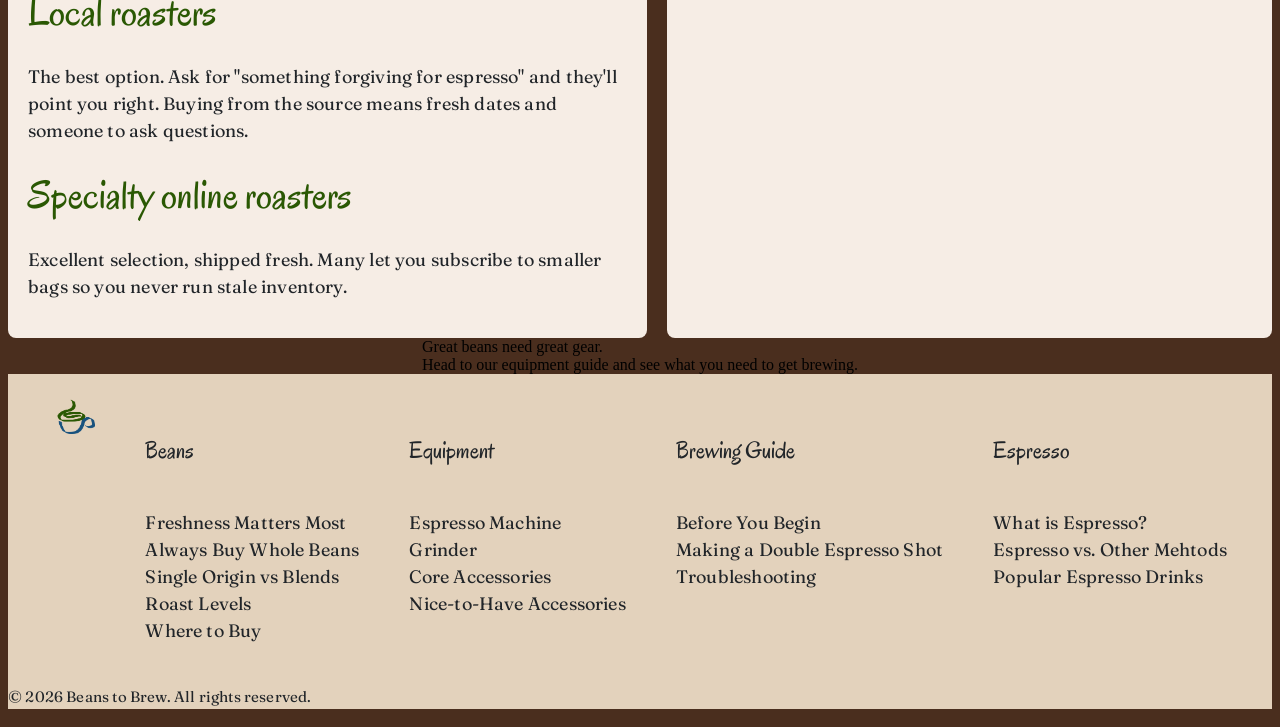
==== commit 2e8c2cd2: "More images added and some additional fixes." ====
--- a/beans.html
+++ b/beans.html
@@ -6,7 +6,7 @@
     <meta name="viewport" content="width=device-width, initial-scale=1.0">
     <meta name="author" content="Pall">
     <title>Coffee Beans</title>
-    <link rel="icon" type="image/x-icon" href="/img/beans to brew - favicon.png">
+    <link rel="icon" type="image/x-icon" href="/img/beans-to-brew-favicon.png">
     <link rel="stylesheet" type="text/css" href="css/style.css" />
 </head>
 
--- a/css/style.css
+++ b/css/style.css
@@ -423,6 +423,18 @@
     "d";
 }
 
+#beans-articles h2 {
+  color: var(--accent-color-3);
+  margin-top: 0px;
+  margin-bottom: 0px;
+}
+
+#beans-articles h3 {
+  color: var(--accent-color-1);
+  margin-top: 0px;
+  margin-bottom: 0px;
+}
+
 @media (min-width: 768px) {
   #beans-articles {
     grid-template-columns: repeat(4, auto);
@@ -456,6 +468,11 @@
   grid-area: e;
 }
 
+#beans1 {
+  grid-area: v;
+}
+
+
 
 #beans-articles article {
   display: flex;
@@ -493,9 +510,42 @@
   grid-area: b;
 }
 
+#espresso-machine h2,
+#grinder h2 {
+  color: var(--accent-color-3);
+  margin-top: 0px;
+  margin-bottom: 0px;
+}
+
+#espresso-machine h3,
+#grinder h3 {
+  color: var(--accent-color-1);
+  margin-top: 0px;
+  margin-bottom: 0px;
+}
+
+#accessories {
+  margin-top: 6em;
+  margin-bottom: 4em;
+}
+
+#accessories h2 {
+  color: var(--neutral-light);
+  margin-top: 0px;
+  margin-bottom: 0px;
+}
+
 #espresso-machine em,
 #grinder em {
   text-transform: uppercase;
+}
+
+.image-and-advice .advice {
+  background-color: var(--secondary-color);
+  color: var(--neutral-light);
+  padding: 10px;
+  border-radius: 8px;
+  word-spacing: 0.1em;
 }
 
 #espresso-machine,
@@ -599,6 +649,35 @@
   color: var(--neutral-light);
 }
 
+#preparation {
+  display: grid;
+  grid-template-columns: 1fr;
+  gap: 20px;
+  margin-bottom: 4em;
+}
+
+#preparation p,
+#preparation h2 {
+  color: var(--neutral-light);
+}
+
+#preparation img {
+  width: 100%;
+  height: 100%;
+  object-fit: cover;
+}
+
+#preparation article {
+  padding: 20px;
+  border-radius: 8px;
+}
+
+@media (min-width: 768px) {
+  #preparation {
+    grid-template-columns: 1fr 1fr;
+  }
+}
+
 #brewing-guide {
   display: flex;
   flex-direction: column;
@@ -616,6 +695,8 @@
 
 #brewing-guide h2 {
   color: var(--accent-color-3);
+  margin-top: 0px;
+  margin-bottom: 0px;
 }
 
 #brewing-guide-steps {
@@ -672,10 +753,18 @@
 
 /* Comparison to other brewing methods */
 
+#vs-other-methods h2 {
+  color: var(--accent-color-3);
+  margin-top: 0px;
+  margin-bottom: 0px;
+}
+
 #vs-other-methods {
   display: grid;
   grid-template-columns: 1fr;
   gap: 20px;
+  margin-top: 4em;
+  margin-bottom: 4em;
 }
 
 #vs-other-methods> :first-child {
@@ -710,11 +799,11 @@
   margin-bottom: 1.2em;
 }
 
-#comparison-table tbody tr:nth-child(even){
+#comparison-table tbody tr:nth-child(even) {
   background-color: #CFF;
 }
 
-#comparison-table tbody tr:nth-child(odd){
+#comparison-table tbody tr:nth-child(odd) {
   background-color: #FFF;
 }
 
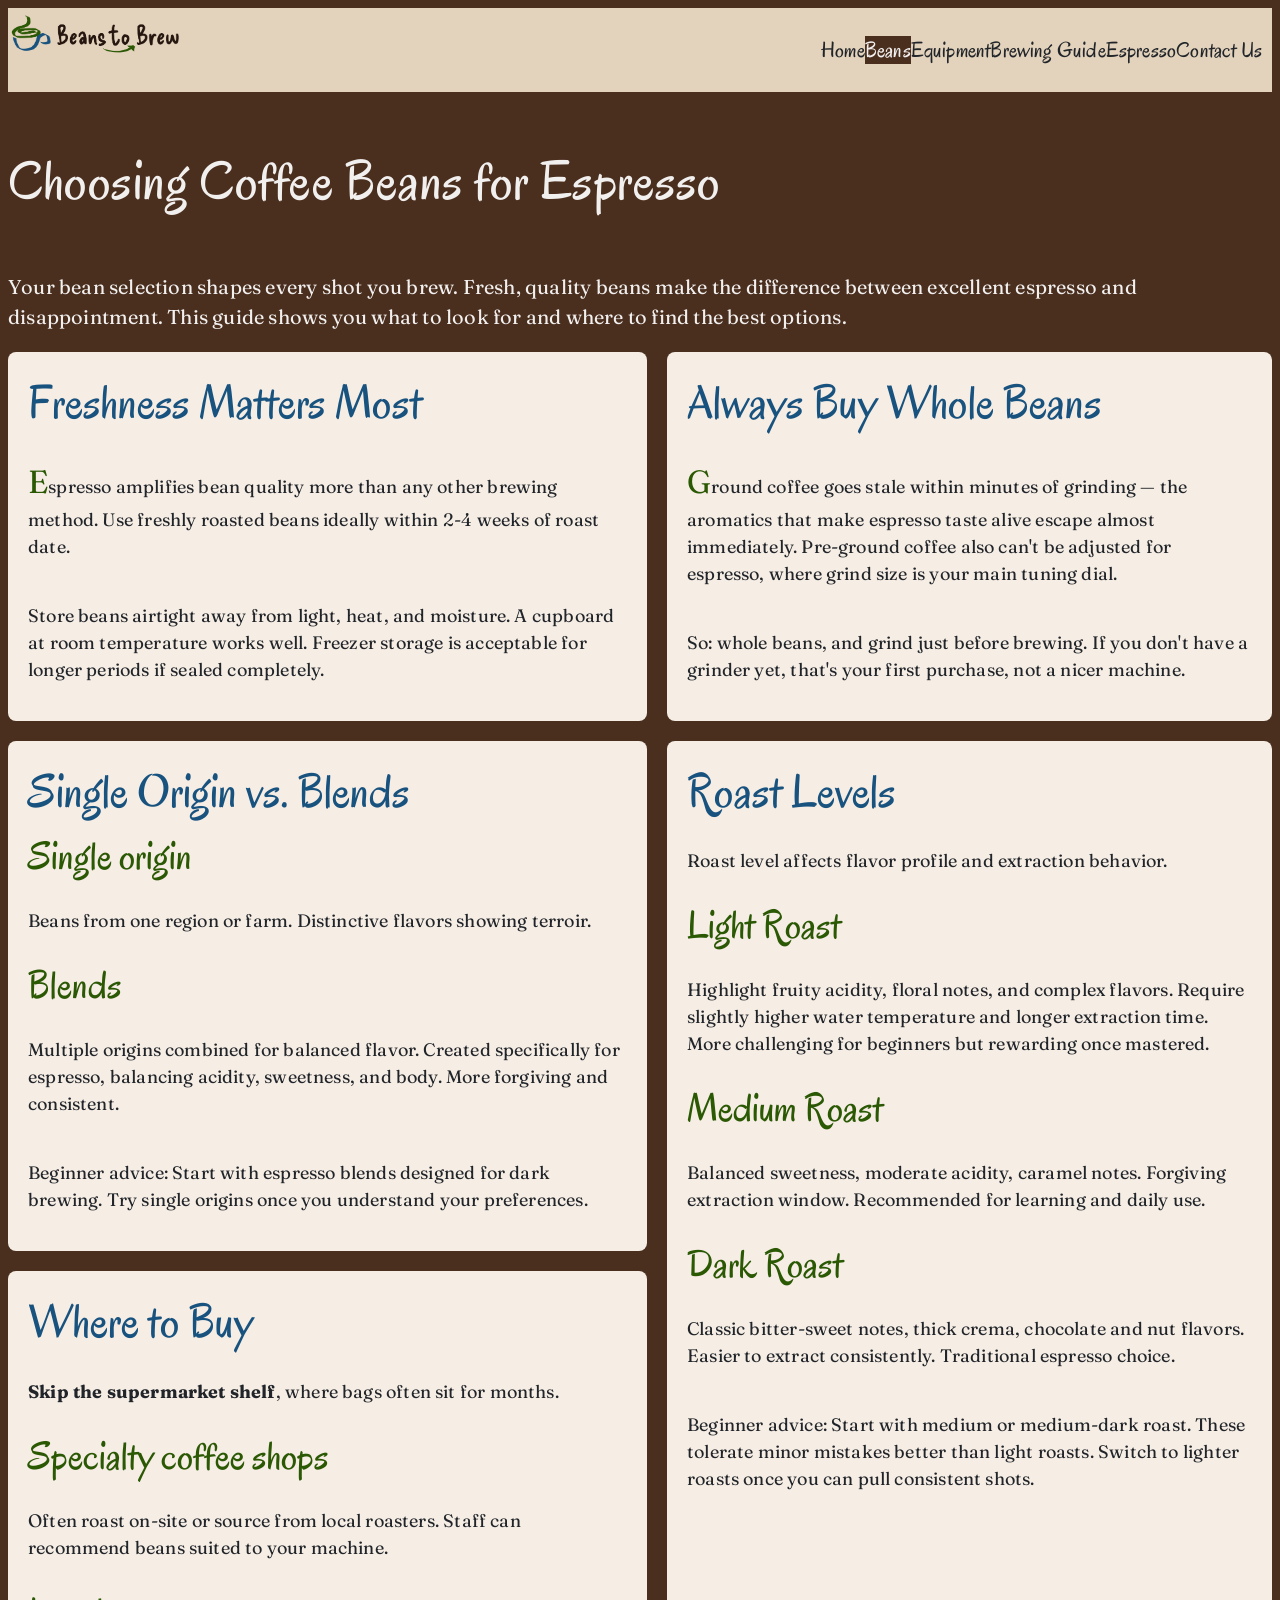
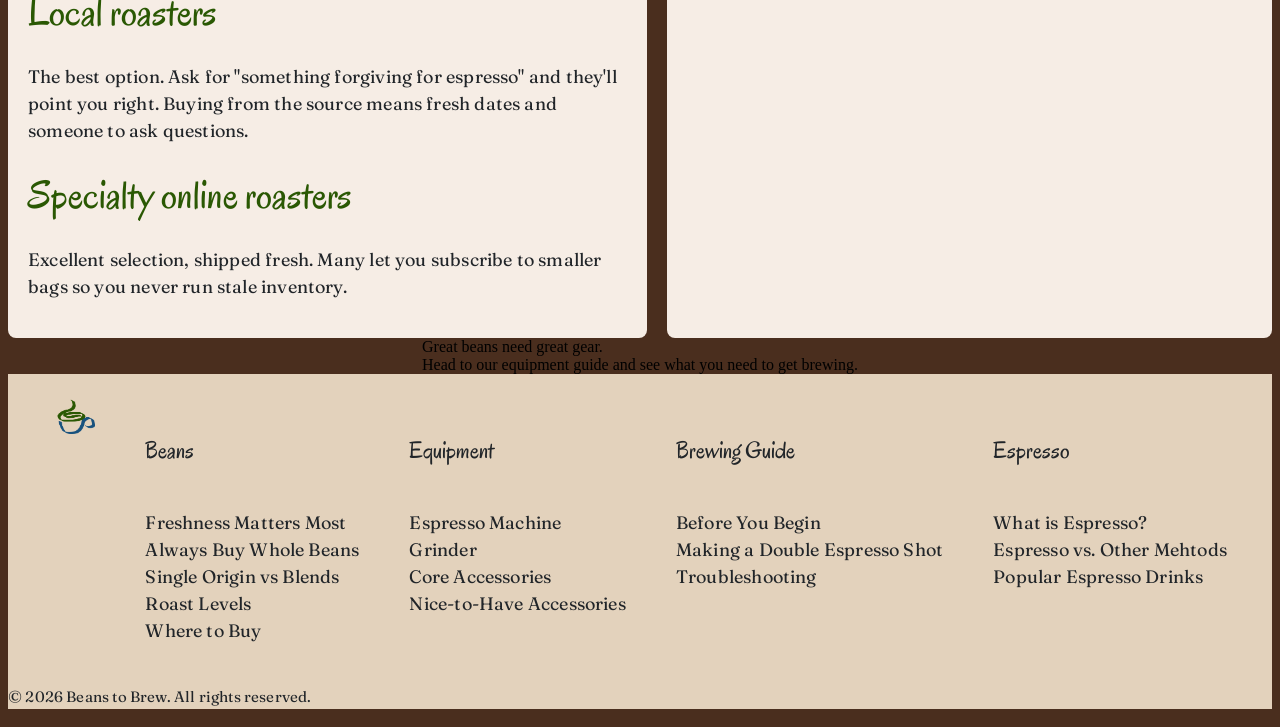
==== commit feb8358d: "Fixes to selected and active links in header." ====
--- a/beans.html
+++ b/beans.html
@@ -6,14 +6,14 @@
     <meta name="viewport" content="width=device-width, initial-scale=1.0">
     <meta name="author" content="Pall">
     <title>Coffee Beans</title>
-    <link rel="icon" type="image/x-icon" href="/img/beans-to-brew-favicon.png">
+    <link rel="icon" type="image/png" href="/img/beans-to-brew-favicon.png">
     <link rel="stylesheet" type="text/css" href="css/style.css" />
 </head>
 
 <body>
     <header>
-        <a class="logo" href="index.html"><img src="img/beans-to-brew-logo.png" height="50"
-                alt="Beans to Brew Logo"></a>
+        <a class="logo" href="index.html"><img src="img/beans-to-brew-logo.png" height="50" title="Beans to Brew Logo"
+                alt="Beans to Brew Logo in color"></a>
 
         <input type="checkbox" id="menu-toggle">
         <label for="menu-toggle" class="hamburger">&#9776; Menu</label>
@@ -21,7 +21,7 @@
         <nav class="site-nav">
             <ul>
                 <li><a href="index.html">Home</a></li>
-                <li><a href="beans.html" class="active">Beans</a></li>
+                <li><a href="beans.html" class="selected">Beans</a></li>
                 <li><a href="equipment.html">Equipment</a></li>
                 <li><a href="guides.html">Brewing Guide</a></li>
                 <li><a href="espresso.html">Espresso</a></li>
@@ -106,8 +106,8 @@
 
     <footer>
         <section class="footer-container">
-            <a class="footer-logo" href="index.html"><img src="img/beans-to-brew-logo-sq.png" height="40"
-                    alt="Beans to Brew Logo"></a>
+            <a class="footer-logo" href="index.html"><img src="img/beans-to-brew-logo-sq.png" height="40" title="Beans to Brew Logo"
+                    alt="Beans to Brew Logo without the text"></a>
             <article class="footer-container-list">
                 <h5>Beans</h5>
                 <ul>
--- a/css/style.css
+++ b/css/style.css
@@ -236,8 +236,13 @@
   background-color: var(--nav-btn-color-hover);
 }
 
-.site-nav a.active {
+.site-nav a:active {
   background-color: var(--secondary-color-dark);
+  color: var(--neutral-light);
+}
+
+.site-nav a.selected {
+  background-color: var(--secondary-color);
   color: var(--neutral-light);
 }
 
@@ -289,6 +294,11 @@
 
 footer a:hover {
   background-color: var(--nav-btn-color-hover);
+}
+
+footer a:active {
+  background-color: var(--secondary-color-dark);
+  color: var(--neutral-light);
 }
 
 @media (min-width: 768px) {
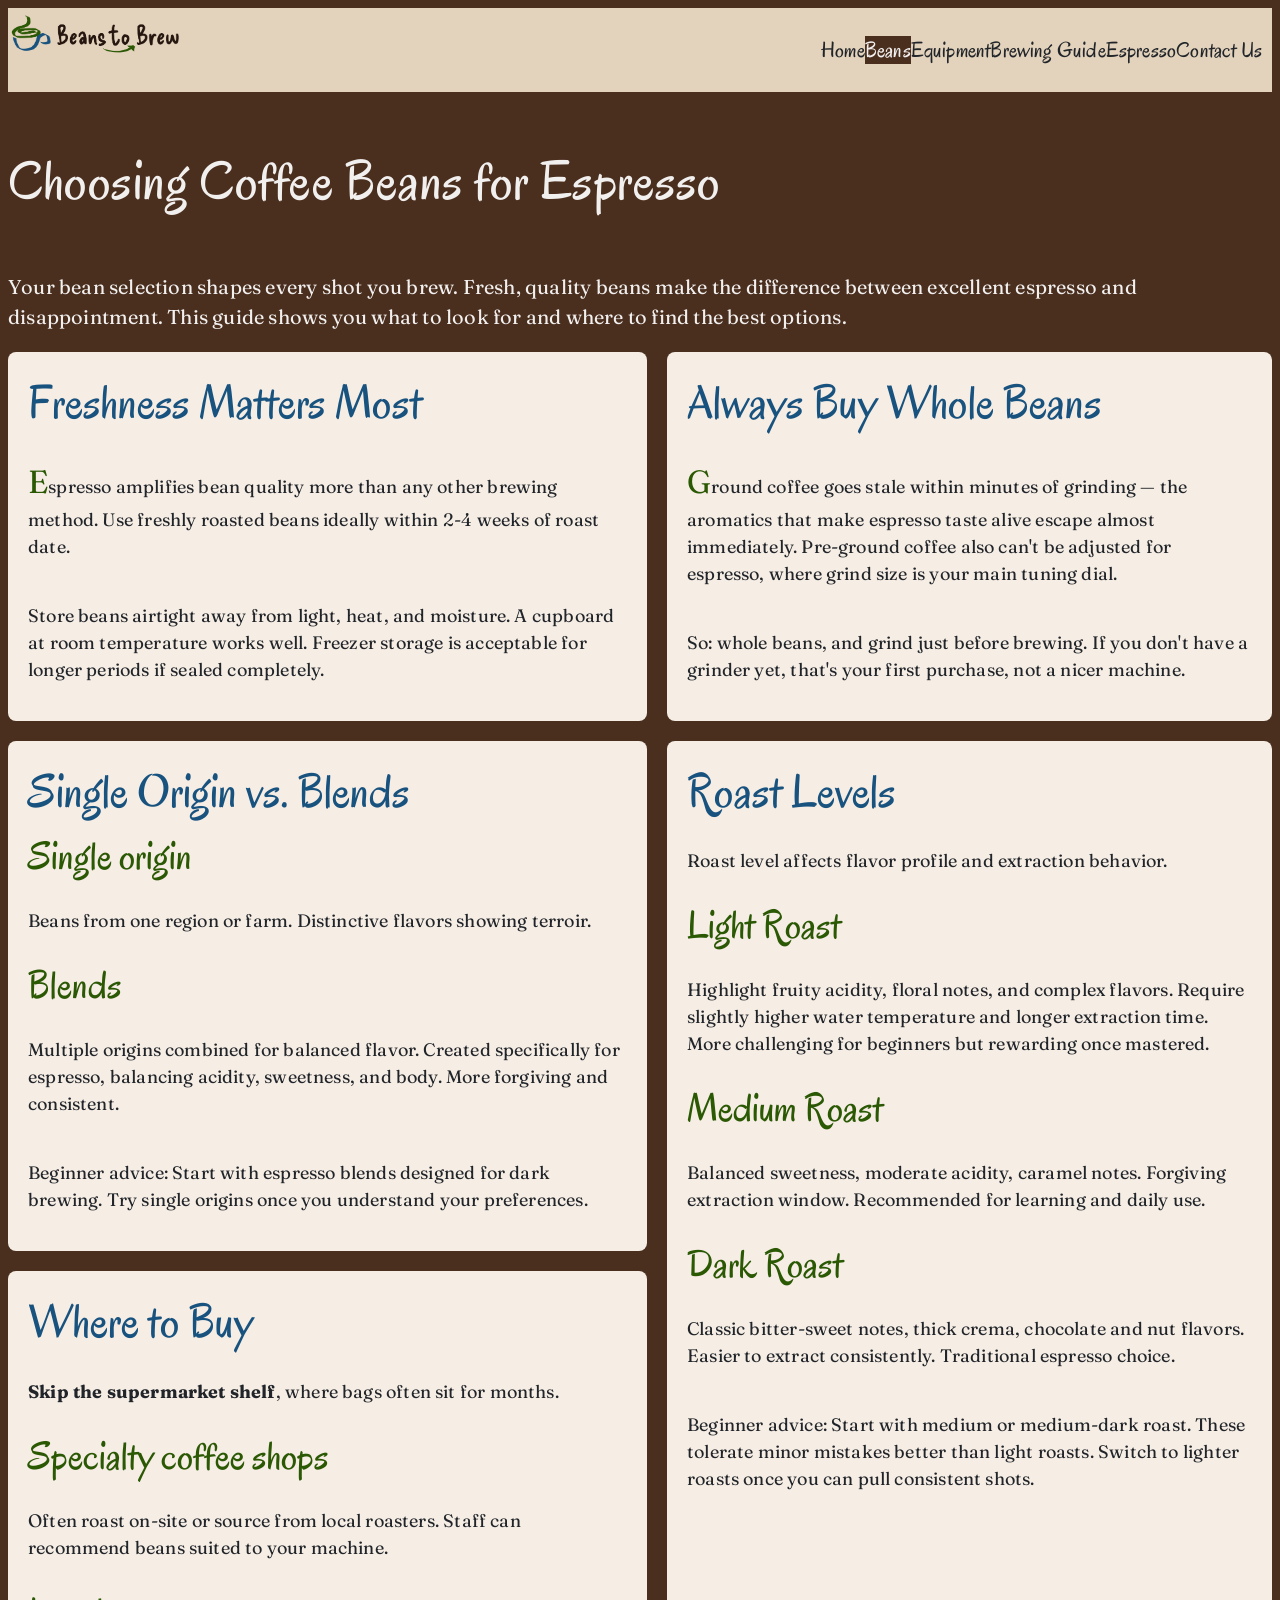
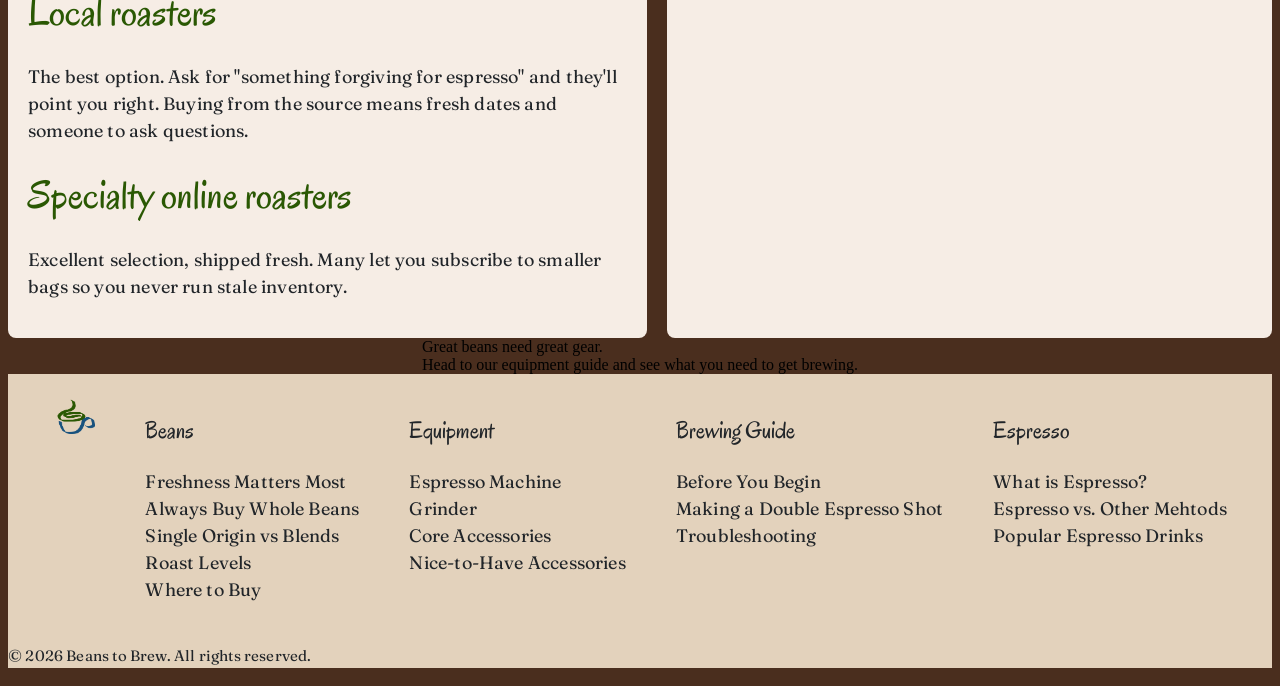
==== commit 0b3b4e98: "Few minor fixes." ====
--- a/beans.html
+++ b/beans.html
@@ -109,7 +109,7 @@
             <a class="footer-logo" href="index.html"><img src="img/beans-to-brew-logo-sq.png" height="40" title="Beans to Brew Logo"
                     alt="Beans to Brew Logo without the text"></a>
             <article class="footer-container-list">
-                <h5>Beans</h5>
+                <h2>Beans</h2>
                 <ul>
                     <li><a href="beans.html#freshness-matters-most">Freshness Matters Most</a></li>
                     <li><a href="beans.html#always-buy-whole-beans">Always Buy Whole Beans</a></li>
@@ -119,7 +119,7 @@
                 </ul>
             </article>
             <article class="footer-container-list">
-                <h5>Equipment</h5>
+                <h2>Equipment</h2>
                 <ul>
                     <li><a href="equipment.html#espresso-machine">Espresso Machine</a></li>
                     <li><a href="equipment.html#grinder">Grinder</a></li>
@@ -128,7 +128,7 @@
                 </ul>
             </article>
             <article class="footer-container-list">
-                <h5>Brewing Guide</h5>
+                <h2>Brewing Guide</h2>
                 <ul>
                     <li><a href="guides.html#preparation">Before You Begin</a></li>
                     <li><a href="guides.html#brewing-guide">Making a Double Espresso Shot</a></li>
@@ -136,7 +136,7 @@
                 </ul>
             </article>
             <article class="footer-container-list">
-                <h5>Espresso</h5>
+                <h2>Espresso</h2>
                 <ul>
                     <li><a href="espresso.html#what-is-espresso">What is Espresso?</a></li>
                     <li><a href="espresso.html#vs-other-methods">Espresso vs. Other Mehtods</a></li>
--- a/css/style.css
+++ b/css/style.css
@@ -258,7 +258,6 @@
     display: flex;
     flex-direction: row;
     position: static;
-    justify-items: space-between;
     width: auto;
     gap: 100px;
   }
@@ -273,6 +272,18 @@
   bottom: 0;
   width: 100%;
   color: var(--neutral-dark);
+}
+
+footer h2 {
+  font-family: "Oregano", cursive;
+  font-weight: 400;
+  font-style: normal;
+  font-size: 24px;
+  color: var(--neutral-dark);
+  line-height: 1.45;
+  letter-spacing: normal;
+  word-spacing: normal;
+  text-indent: 0;
 }
 
 footer .footer-container {
@@ -362,7 +373,7 @@
   box-shadow: var(--neutral-dark);
 }
 
-.homepage-cards article button {
+.homepage-cards article a.btn {
   color: var(--neutral-light);
   background-color: var(--accent-color-2);
   border-radius: 8px;
@@ -420,7 +431,7 @@
 
 #beans-articles {
   display: grid;
-  grid-template-columns: 1;
+  grid-template-columns: 1fr;
   grid-template-rows: repeat(5, auto);
   height: auto;
   width: auto;
@@ -502,8 +513,8 @@
 
 #core-equipment {
   display: grid;
-  grid-template-columns: 1;
-  grid-template-rows: 2;
+  grid-template-columns: 1fr;
+  grid-template-rows: 2fr;
   height: auto;
   width: auto;
   gap: 20px;
@@ -561,8 +572,8 @@
 #espresso-machine,
 #grinder {
   display: grid;
-  grid-template-columns: 1;
-  grid-template-rows: 7;
+  grid-template-columns: 1fr;
+  grid-template-rows: 7fr;
   height: auto;
   width: auto;
   border-radius: 8px;
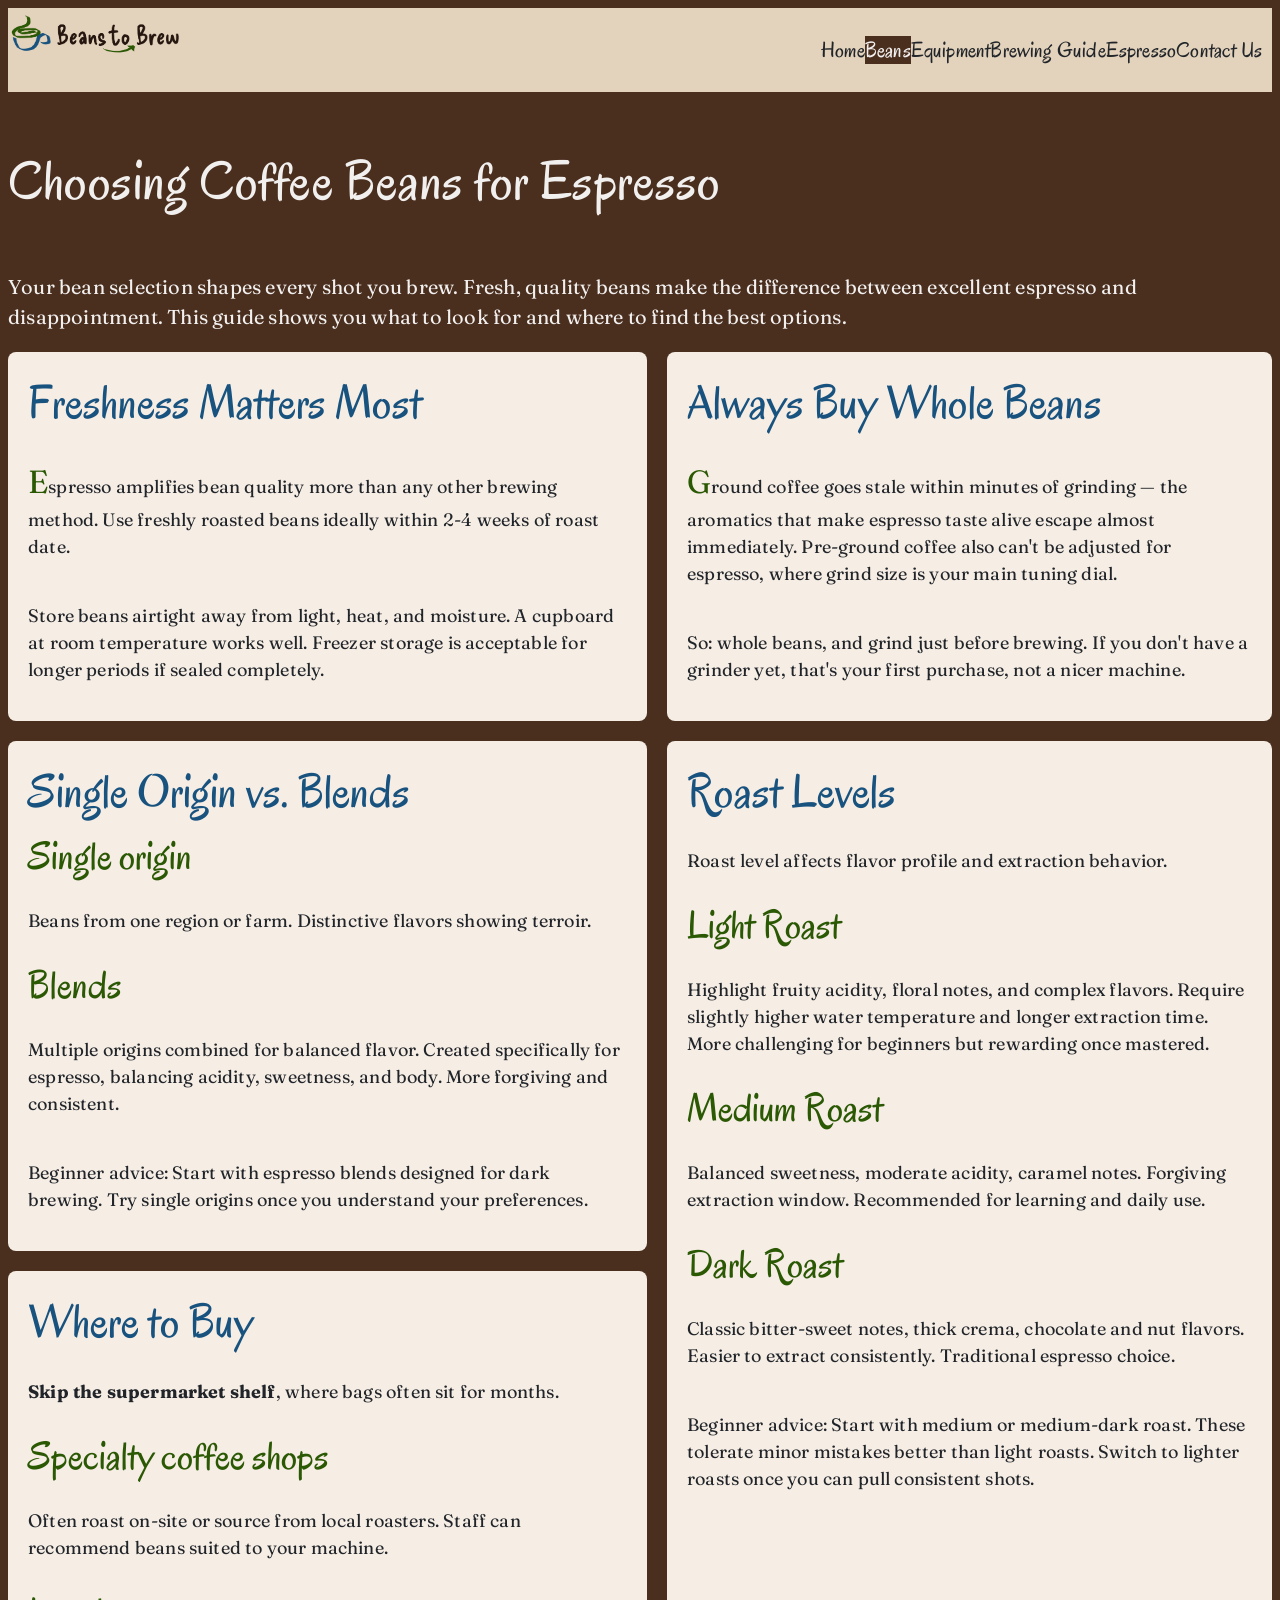
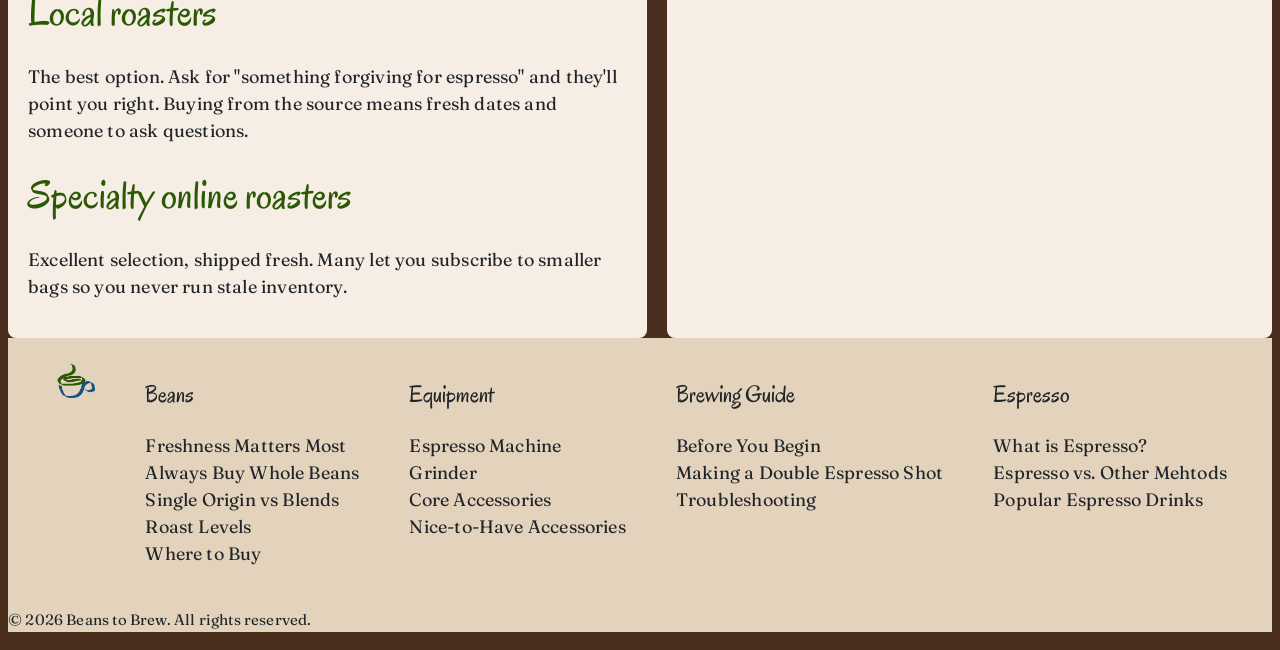
==== commit dd01c834: "Cookie banner added." ====
--- a/beans.html
+++ b/beans.html
@@ -97,10 +97,6 @@
                 </p>
             </article>
         </section>
-        <section>
-            Great beans need great gear.<br>
-            Head to our equipment guide and see what you need to get brewing.
-        </section>
 
     </main>
 
--- a/css/style.css
+++ b/css/style.css
@@ -373,11 +373,16 @@
   box-shadow: var(--neutral-dark);
 }
 
-.homepage-cards article a.btn {
+.homepage-cards article a.btn,
+#form-submit-btn {
+  cursor: pointer;
+  text-decoration: none;
+  text-align: center;
   color: var(--neutral-light);
   background-color: var(--accent-color-2);
   border-radius: 8px;
-  padding: 10px;
+  padding-top: 0.3em;
+  padding-bottom: 0.3em;
   width: 100%;
   font-family: "Fraunces", serif;
   font-optical-sizing: auto;
@@ -386,6 +391,10 @@
   font-size: 16px;
 }
 
+.homepage-cards article a.btn:hover {
+  background-color: var(--secondary-color);
+}
+
 .homepage-cards img {
   flex: 0 0 60px;
   max-width: 200px;
@@ -425,6 +434,21 @@
 .outro {
   display: flex;
   align-content: end;
+}
+
+.cookie-banner {
+  position: fixed;
+  z-index: 9999;
+  left: 0;
+  bottom: 0;
+  width: 100%;
+  padding: 1em;
+  background-color: var(--accent-color-2);
+  text-align: center;
+}
+
+.cookie-banner p {
+  color: var(--neutral-light);
 }
 
 /* || BEANS */
@@ -926,7 +950,7 @@
     grid-template-columns: 1fr 1fr;
   }
 
-  #contact-form h4 {
+  #contact-form h2 {
     grid-column: 1 / -1;
   }
 
